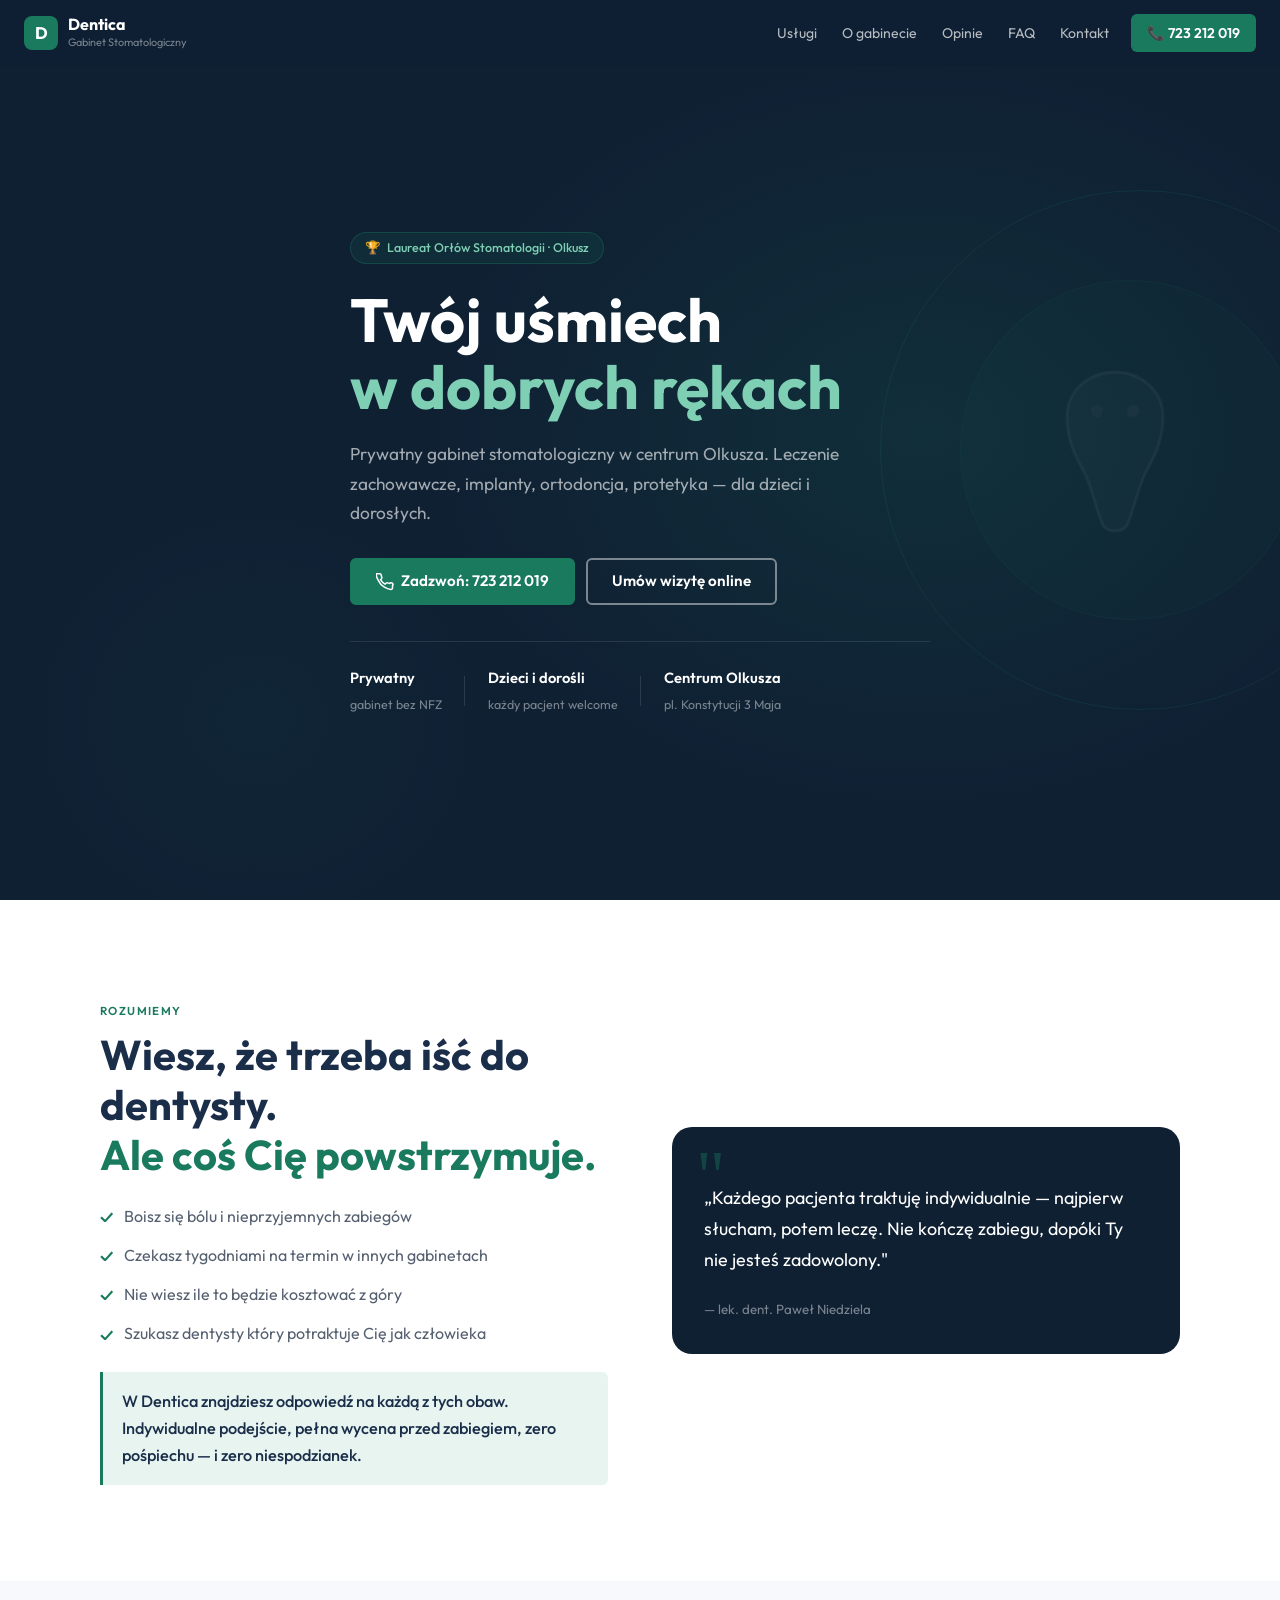
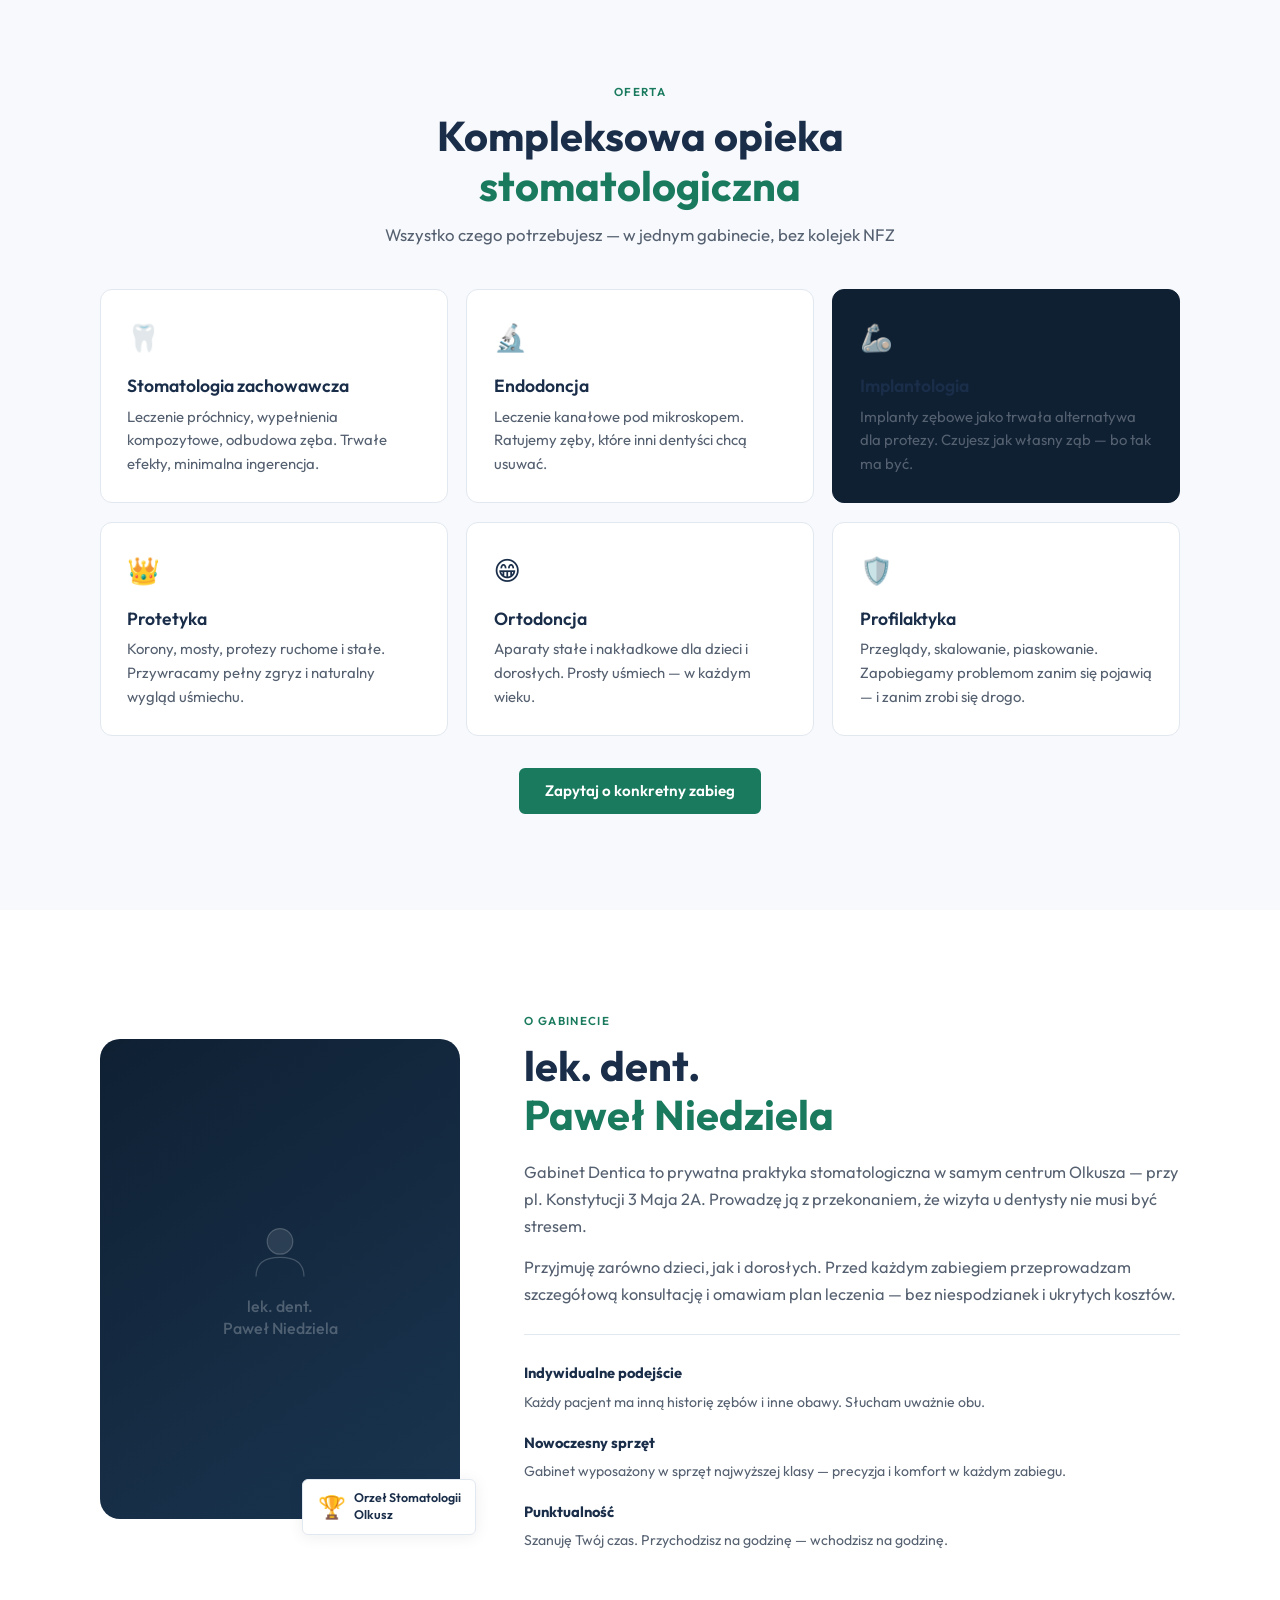
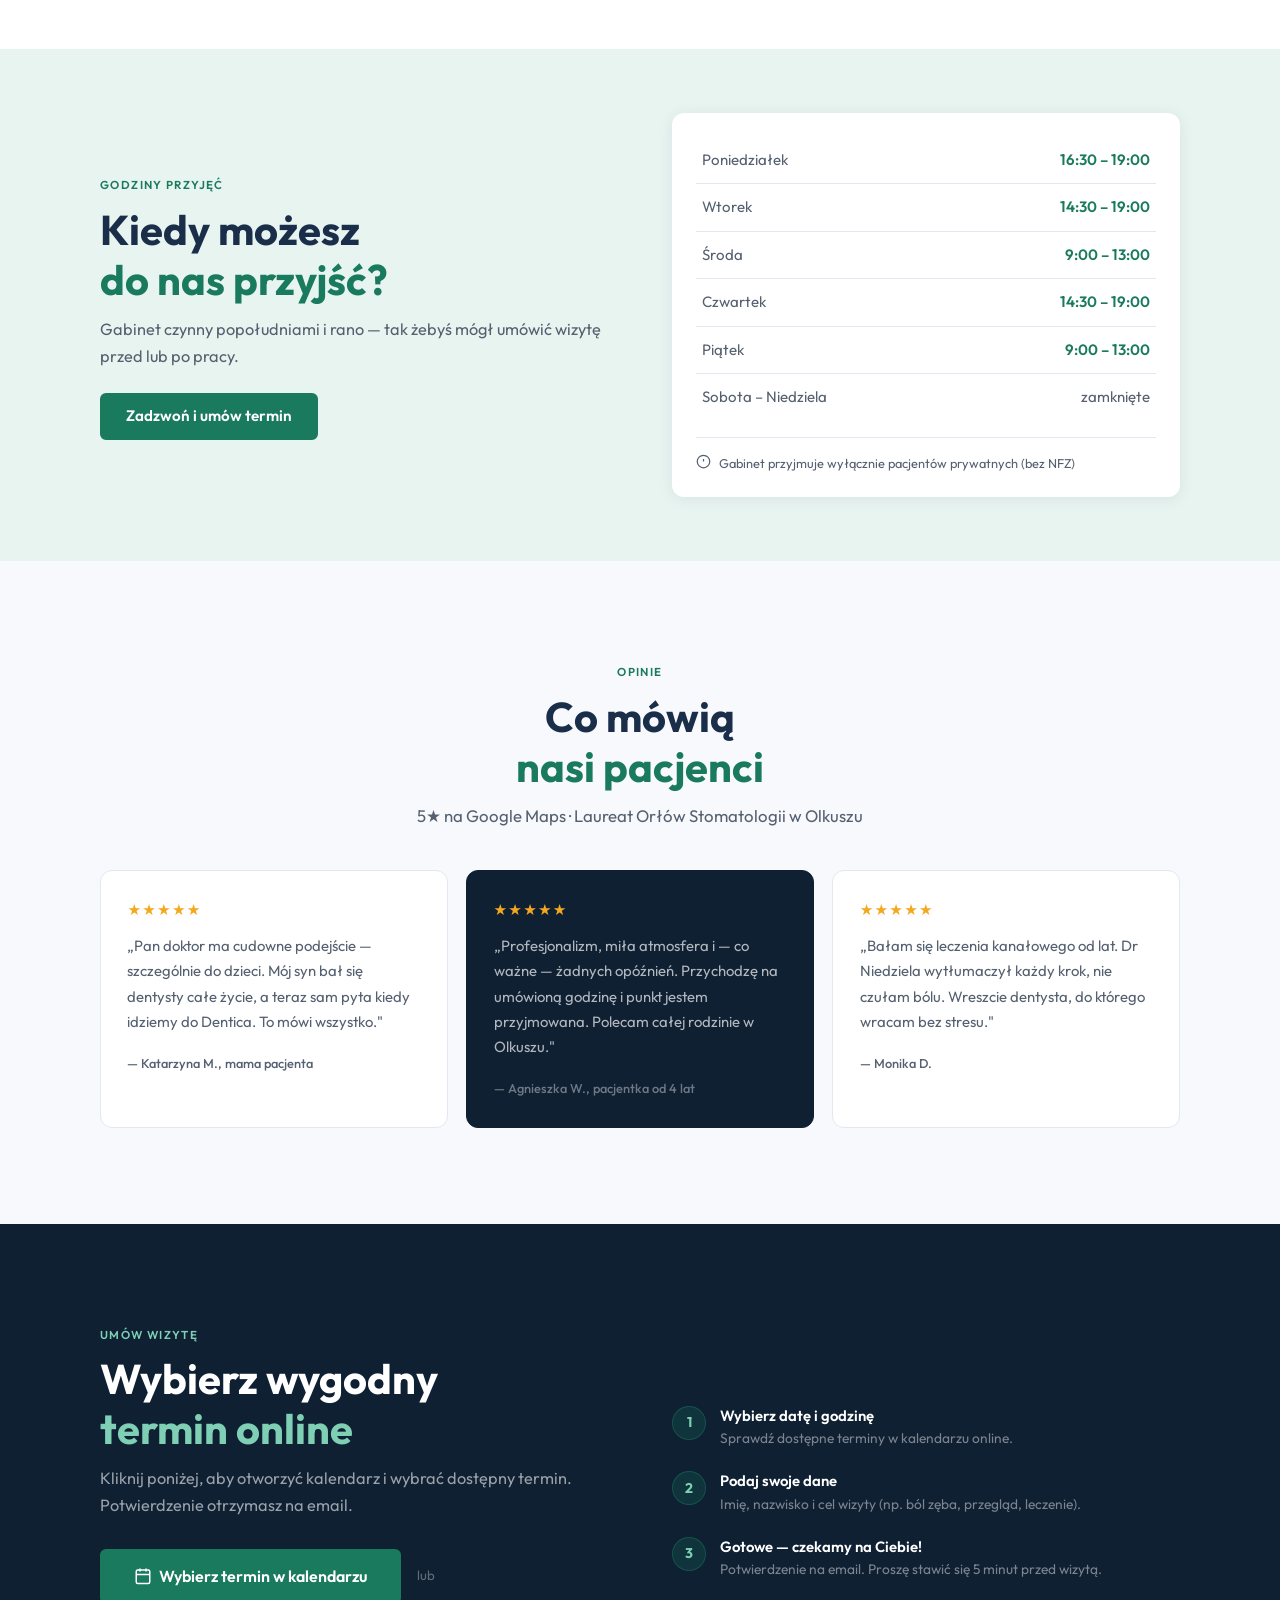
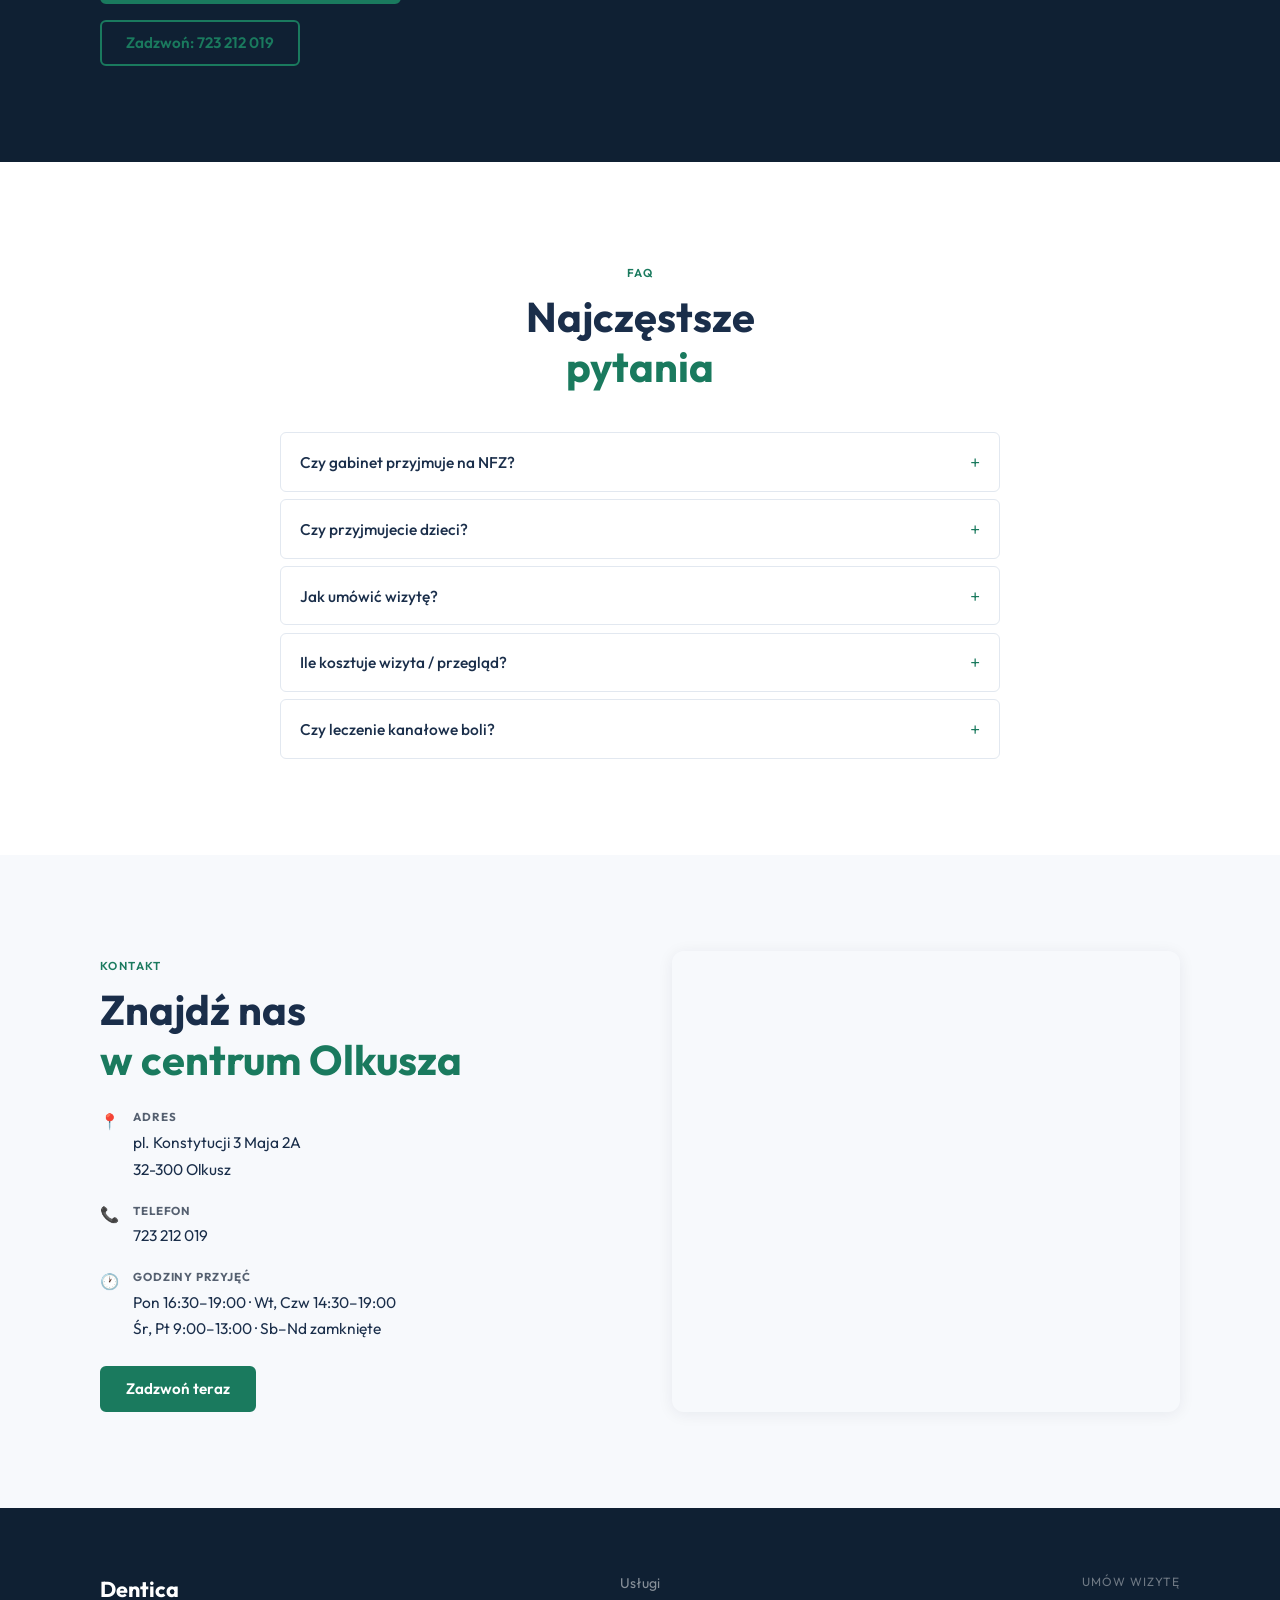
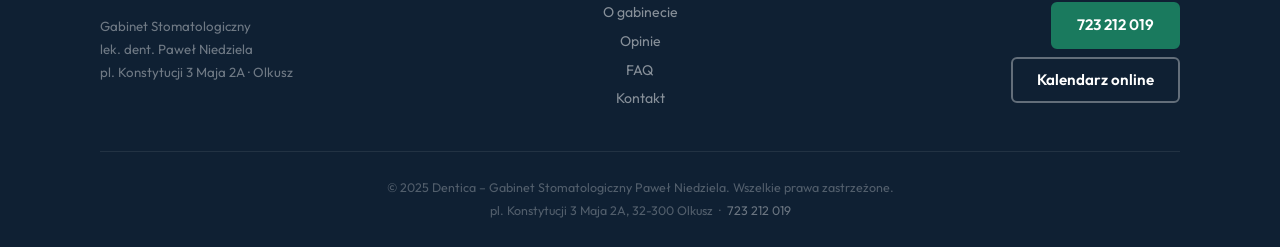
==== dentica/index.html @ a31eac39 "Add Dentica dental clinic website (Olkusz) - Full HTML/CSS/JS site for Gabinet Stomatologiczny Denti" ====
<!DOCTYPE html>
<html lang="pl">
<head>
  <meta charset="UTF-8">
  <meta name="viewport" content="width=device-width, initial-scale=1.0">
  <title>Dentica – Gabinet Stomatologiczny Olkusz | lek. dent. Paweł Niedziela</title>
  <meta name="description" content="Prywatny gabinet stomatologiczny w centrum Olkusza. Leczenie, implanty, protetyka, ortodoncja. Lek. dent. Paweł Niedziela. Laureat Orłów Stomatologii. Zadzwoń: 723 212 019.">
  <meta name="keywords" content="stomatolog Olkusz, dentysta Olkusz, gabinet stomatologiczny Olkusz, implanty Olkusz, ortodoncja Olkusz, Dentica, Paweł Niedziela, leczenie zębów Olkusz">
  <meta property="og:title" content="Dentica – Gabinet Stomatologiczny | Olkusz">
  <meta property="og:description" content="Prywatny gabinet stomatologiczny w centrum Olkusza. Leczenie, implanty, protetyka, ortodoncja. Laureat Orłów Stomatologii.">
  <meta property="og:type" content="website">
  <link rel="preconnect" href="https://fonts.googleapis.com">
  <link rel="preconnect" href="https://fonts.gstatic.com" crossorigin>
  <link href="https://fonts.googleapis.com/css2?family=Outfit:wght@300;400;500;600;700&display=swap" rel="stylesheet">
  <link rel="stylesheet" href="css/style.css">
  <script type="application/ld+json">
  {
    "@context": "https://schema.org",
    "@type": "Dentist",
    "name": "Dentica – Gabinet Stomatologiczny",
    "description": "Prywatny gabinet stomatologiczny w centrum Olkusza. Leczenie zachowawcze, implanty, protetyka, ortodoncja.",
    "telephone": "+48723212019",
    "address": {
      "@type": "PostalAddress",
      "streetAddress": "pl. Konstytucji 3 Maja 2A",
      "addressLocality": "Olkusz",
      "postalCode": "32-300",
      "addressCountry": "PL"
    },
    "openingHoursSpecification": [
      {"@type":"OpeningHoursSpecification","dayOfWeek":"Monday","opens":"16:30","closes":"19:00"},
      {"@type":"OpeningHoursSpecification","dayOfWeek":["Tuesday","Thursday"],"opens":"14:30","closes":"19:00"},
      {"@type":"OpeningHoursSpecification","dayOfWeek":["Wednesday","Friday"],"opens":"09:00","closes":"13:00"}
    ],
    "priceRange": "$$",
    "medicalSpecialty": "Dentistry"
  }
  </script>
</head>
<body>

  <!-- NAV -->
  <header class="nav" id="nav">
    <a href="#" class="nav__logo" aria-label="Dentica – strona główna">
      <span class="nav__logo-mark" aria-hidden="true">D</span>
      <div>
        <span class="nav__logo-name">Dentica</span>
        <span class="nav__logo-sub">Gabinet Stomatologiczny</span>
      </div>
    </a>
    <button class="nav__burger" id="burger" aria-label="Otwórz menu" aria-expanded="false">
      <span></span><span></span><span></span>
    </button>
    <nav class="nav__links" id="navLinks" aria-label="Nawigacja główna">
      <a href="#uslugi">Usługi</a>
      <a href="#o-nas">O gabinecie</a>
      <a href="#opinie">Opinie</a>
      <a href="#faq">FAQ</a>
      <a href="#kontakt">Kontakt</a>
      <a href="tel:723212019" class="nav__cta">📞 723 212 019</a>
    </nav>
  </header>

  <!-- HERO -->
  <section class="hero">
    <div class="hero__bg" aria-hidden="true"></div>
    <div class="hero__content">
      <div class="hero__badge">
        <span aria-hidden="true">🏆</span>
        <span>Laureat Orłów Stomatologii · Olkusz</span>
      </div>
      <h1 class="hero__title">
        Twój uśmiech<br>
        <em>w dobrych rękach</em>
      </h1>
      <p class="hero__sub">Prywatny gabinet stomatologiczny w centrum Olkusza. Leczenie zachowawcze, implanty, ortodoncja, protetyka — dla dzieci i dorosłych.</p>
      <div class="hero__actions">
        <a href="tel:723212019" class="btn btn--primary">
          <svg width="18" height="18" viewBox="0 0 24 24" fill="none" stroke="currentColor" stroke-width="2" aria-hidden="true"><path d="M22 16.92v3a2 2 0 01-2.18 2 19.79 19.79 0 01-8.63-3.07A19.5 19.5 0 013.07 9.81a19.79 19.79 0 01-3.07-8.67A2 2 0 012 1h3a2 2 0 012 1.72c.127.96.361 1.903.7 2.81a2 2 0 01-.45 2.11L6.09 8.91a16 16 0 006 6l1.27-1.27a2 2 0 012.11-.45c.907.339 1.85.573 2.81.7A2 2 0 0122 16.92z"/></svg>
          Zadzwoń: 723 212 019
        </a>
        <a href="#rezerwacja" class="btn btn--outline">Umów wizytę online</a>
      </div>
      <div class="hero__stats">
        <div class="hero__stat">
          <strong>Prywatny</strong>
          <span>gabinet bez NFZ</span>
        </div>
        <div class="hero__stat-divider" aria-hidden="true"></div>
        <div class="hero__stat">
          <strong>Dzieci i dorośli</strong>
          <span>każdy pacjent welcome</span>
        </div>
        <div class="hero__stat-divider" aria-hidden="true"></div>
        <div class="hero__stat">
          <strong>Centrum Olkusza</strong>
          <span>pl. Konstytucji 3 Maja</span>
        </div>
      </div>
    </div>
    <div class="hero__visual" aria-hidden="true">
      <div class="hero__shape hero__shape--1"></div>
      <div class="hero__shape hero__shape--2"></div>
      <svg class="tooth-icon" viewBox="0 0 100 120" fill="none" xmlns="http://www.w3.org/2000/svg">
        <path d="M50 8C33 8 18 20 18 38C18 54 24 65 30 76C34 84 37 98 41 108C43 114 48 114 50 114C52 114 57 114 59 108C63 98 66 84 70 76C76 65 82 54 82 38C82 20 67 8 50 8Z" fill="rgba(255,255,255,0.06)" stroke="rgba(255,255,255,0.12)" stroke-width="2"/>
        <circle cx="38" cy="34" r="4" fill="rgba(255,255,255,0.08)"/>
        <circle cx="62" cy="34" r="4" fill="rgba(255,255,255,0.08)"/>
      </svg>
    </div>
  </section>

  <!-- PROBLEM -->
  <section class="problem">
    <div class="container">
      <div class="problem__inner">
        <div class="problem__text">
          <span class="label">Rozumiemy</span>
          <h2>Wiesz, że trzeba iść do dentysty.<br><em>Ale coś Cię powstrzymuje.</em></h2>
          <ul class="problem__list">
            <li><span class="problem__check" aria-hidden="true">✓</span> Boisz się bólu i nieprzyjemnych zabiegów</li>
            <li><span class="problem__check" aria-hidden="true">✓</span> Czekasz tygodniami na termin w innych gabinetach</li>
            <li><span class="problem__check" aria-hidden="true">✓</span> Nie wiesz ile to będzie kosztować z góry</li>
            <li><span class="problem__check" aria-hidden="true">✓</span> Szukasz dentysty który potraktuje Cię jak człowieka</li>
          </ul>
          <p class="problem__solution">W Dentica znajdziesz odpowiedź na każdą z tych obaw. Indywidualne podejście, pełna wycena przed zabiegiem, zero pośpiechu — i zero niespodzianek.</p>
        </div>
        <div class="problem__quote">
          <blockquote>
            <p>„Każdego pacjenta traktuję indywidualnie — najpierw słucham, potem leczę. Nie kończę zabiegu, dopóki Ty nie jesteś zadowolony."</p>
            <cite>— lek. dent. Paweł Niedziela</cite>
          </blockquote>
        </div>
      </div>
    </div>
  </section>

  <!-- USŁUGI -->
  <section class="services" id="uslugi">
    <div class="container">
      <div class="section-header">
        <span class="label">Oferta</span>
        <h2>Kompleksowa opieka<br><em>stomatologiczna</em></h2>
        <p>Wszystko czego potrzebujesz — w jednym gabinecie, bez kolejek NFZ</p>
      </div>
      <div class="services__grid">
        <article class="service-card">
          <div class="service-card__icon" aria-hidden="true">🦷</div>
          <h3>Stomatologia zachowawcza</h3>
          <p>Leczenie próchnicy, wypełnienia kompozytowe, odbudowa zęba. Trwałe efekty, minimalna ingerencja.</p>
        </article>
        <article class="service-card">
          <div class="service-card__icon" aria-hidden="true">🔬</div>
          <h3>Endodoncja</h3>
          <p>Leczenie kanałowe pod mikroskopem. Ratujemy zęby, które inni dentyści chcą usuwać.</p>
        </article>
        <article class="service-card service-card--featured">
          <div class="service-card__icon" aria-hidden="true">🦾</div>
          <h3>Implantologia</h3>
          <p>Implanty zębowe jako trwała alternatywa dla protezy. Czujesz jak własny ząb — bo tak ma być.</p>
        </article>
        <article class="service-card">
          <div class="service-card__icon" aria-hidden="true">👑</div>
          <h3>Protetyka</h3>
          <p>Korony, mosty, protezy ruchome i stałe. Przywracamy pełny zgryz i naturalny wygląd uśmiechu.</p>
        </article>
        <article class="service-card">
          <div class="service-card__icon" aria-hidden="true">😁</div>
          <h3>Ortodoncja</h3>
          <p>Aparaty stałe i nakładkowe dla dzieci i dorosłych. Prosty uśmiech — w każdym wieku.</p>
        </article>
        <article class="service-card">
          <div class="service-card__icon" aria-hidden="true">🛡️</div>
          <h3>Profilaktyka</h3>
          <p>Przeglądy, skalowanie, piaskowanie. Zapobiegamy problemom zanim się pojawią — i zanim zrobi się drogo.</p>
        </article>
      </div>
      <div class="services__cta">
        <a href="tel:723212019" class="btn btn--primary">Zapytaj o konkretny zabieg</a>
      </div>
    </div>
  </section>

  <!-- O NAS -->
  <section class="about" id="o-nas">
    <div class="container">
      <div class="about__inner">
        <div class="about__image">
          <!-- Zastąp src zdjęciem lekarza: images/dr-niedziela.jpg -->
          <div class="about__img-placeholder" role="img" aria-label="lek. dent. Paweł Niedziela – Dentica Olkusz">
            <svg viewBox="0 0 80 80" fill="none" xmlns="http://www.w3.org/2000/svg" width="64" aria-hidden="true">
              <circle cx="40" cy="28" r="16" fill="rgba(255,255,255,0.1)" stroke="rgba(255,255,255,0.2)" stroke-width="1.5"/>
              <path d="M10 72C10 56 20 48 40 48C60 48 70 56 70 72" stroke="rgba(255,255,255,0.2)" stroke-width="1.5" fill="none"/>
            </svg>
            <span>lek. dent.<br>Paweł Niedziela</span>
          </div>
          <div class="about__award">
            <span aria-hidden="true">🏆</span>
            <span>Orzeł Stomatologii<br>Olkusz</span>
          </div>
        </div>
        <div class="about__text">
          <span class="label">O gabinecie</span>
          <h2>lek. dent.<br><em>Paweł Niedziela</em></h2>
          <p>Gabinet Dentica to prywatna praktyka stomatologiczna w samym centrum Olkusza — przy pl. Konstytucji 3 Maja 2A. Prowadzę ją z przekonaniem, że wizyta u dentysty nie musi być stresem.</p>
          <p>Przyjmuję zarówno dzieci, jak i dorosłych. Przed każdym zabiegiem przeprowadzam szczegółową konsultację i omawiam plan leczenia — bez niespodzianek i ukrytych kosztów.</p>
          <ul class="about__values">
            <li>
              <strong>Indywidualne podejście</strong>
              <span>Każdy pacjent ma inną historię zębów i inne obawy. Słucham uważnie obu.</span>
            </li>
            <li>
              <strong>Nowoczesny sprzęt</strong>
              <span>Gabinet wyposażony w sprzęt najwyższej klasy — precyzja i komfort w każdym zabiegu.</span>
            </li>
            <li>
              <strong>Punktualność</strong>
              <span>Szanuję Twój czas. Przychodzisz na godzinę — wchodzisz na godzinę.</span>
            </li>
          </ul>
        </div>
      </div>
    </div>
  </section>

  <!-- GODZINY -->
  <section class="hours">
    <div class="container">
      <div class="hours__inner">
        <div class="hours__text">
          <span class="label">Godziny przyjęć</span>
          <h2>Kiedy możesz<br><em>do nas przyjść?</em></h2>
          <p>Gabinet czynny popołudniami i rano — tak żebyś mógł umówić wizytę przed lub po pracy.</p>
          <a href="tel:723212019" class="btn btn--primary">Zadzwoń i umów termin</a>
        </div>
        <div class="hours__card">
          <table class="hours__table" aria-label="Godziny otwarcia gabinetu">
            <tbody>
              <tr>
                <td>Poniedziałek</td>
                <td>16:30 – 19:00</td>
              </tr>
              <tr>
                <td>Wtorek</td>
                <td>14:30 – 19:00</td>
              </tr>
              <tr>
                <td>Środa</td>
                <td>9:00 – 13:00</td>
              </tr>
              <tr>
                <td>Czwartek</td>
                <td>14:30 – 19:00</td>
              </tr>
              <tr>
                <td>Piątek</td>
                <td>9:00 – 13:00</td>
              </tr>
              <tr class="hours__closed">
                <td>Sobota – Niedziela</td>
                <td>zamknięte</td>
              </tr>
            </tbody>
          </table>
          <div class="hours__note">
            <svg width="15" height="15" viewBox="0 0 24 24" fill="none" stroke="currentColor" stroke-width="2" aria-hidden="true"><circle cx="12" cy="12" r="10"/><line x1="12" y1="8" x2="12" y2="12"/><line x1="12" y1="16" x2="12.01" y2="16"/></svg>
            Gabinet przyjmuje wyłącznie pacjentów prywatnych (bez NFZ)
          </div>
        </div>
      </div>
    </div>
  </section>

  <!-- OPINIE -->
  <section class="reviews" id="opinie">
    <div class="container">
      <div class="section-header">
        <span class="label">Opinie</span>
        <h2>Co mówią<br><em>nasi pacjenci</em></h2>
        <p>5★ na Google Maps · Laureat Orłów Stomatologii w Olkuszu</p>
      </div>
      <div class="reviews__grid">
        <blockquote class="review-card">
          <div class="review-card__stars" aria-label="Ocena 5 na 5">★★★★★</div>
          <p>„Pan doktor ma cudowne podejście — szczególnie do dzieci. Mój syn bał się dentysty całe życie, a teraz sam pyta kiedy idziemy do Dentica. To mówi wszystko."</p>
          <cite>— Katarzyna M., mama pacjenta</cite>
        </blockquote>
        <blockquote class="review-card review-card--featured">
          <div class="review-card__stars" aria-label="Ocena 5 na 5">★★★★★</div>
          <p>„Profesjonalizm, miła atmosfera i — co ważne — żadnych opóźnień. Przychodzę na umówioną godzinę i punkt jestem przyjmowana. Polecam całej rodzinie w Olkuszu."</p>
          <cite>— Agnieszka W., pacjentka od 4 lat</cite>
        </blockquote>
        <blockquote class="review-card">
          <div class="review-card__stars" aria-label="Ocena 5 na 5">★★★★★</div>
          <p>„Bałam się leczenia kanałowego od lat. Dr Niedziela wytłumaczył każdy krok, nie czułam bólu. Wreszcie dentysta, do którego wracam bez stresu."</p>
          <cite>— Monika D.</cite>
        </blockquote>
      </div>
    </div>
  </section>

  <!-- REZERWACJA -->
  <section class="booking" id="rezerwacja">
    <div class="container">
      <div class="booking__inner">
        <div class="booking__text">
          <span class="label">Umów wizytę</span>
          <h2>Wybierz wygodny<br><em>termin online</em></h2>
          <p>Kliknij poniżej, aby otworzyć kalendarz i wybrać dostępny termin. Potwierdzenie otrzymasz na email.</p>
          <div class="booking__actions">
            <!-- WAŻNE: zastąp # swoim linkiem do Google Calendar Appointments -->
            <a href="#" target="_blank" rel="noopener" class="btn btn--primary btn--large">
              <svg width="18" height="18" viewBox="0 0 24 24" fill="none" stroke="currentColor" stroke-width="2" aria-hidden="true"><rect x="3" y="4" width="18" height="18" rx="2"/><line x1="16" y1="2" x2="16" y2="6"/><line x1="8" y1="2" x2="8" y2="6"/><line x1="3" y1="10" x2="21" y2="10"/></svg>
              Wybierz termin w kalendarzu
            </a>
            <span class="booking__or" aria-hidden="true">lub</span>
            <a href="tel:723212019" class="btn btn--outline-dark">Zadzwoń: 723 212 019</a>
          </div>
        </div>
        <div class="booking__steps">
          <div class="booking__step">
            <span class="booking__step-num" aria-hidden="true">1</span>
            <div>
              <h3>Wybierz datę i godzinę</h3>
              <p>Sprawdź dostępne terminy w kalendarzu online.</p>
            </div>
          </div>
          <div class="booking__step">
            <span class="booking__step-num" aria-hidden="true">2</span>
            <div>
              <h3>Podaj swoje dane</h3>
              <p>Imię, nazwisko i cel wizyty (np. ból zęba, przegląd, leczenie).</p>
            </div>
          </div>
          <div class="booking__step">
            <span class="booking__step-num" aria-hidden="true">3</span>
            <div>
              <h3>Gotowe — czekamy na Ciebie!</h3>
              <p>Potwierdzenie na email. Proszę stawić się 5 minut przed wizytą.</p>
            </div>
          </div>
        </div>
      </div>
    </div>
  </section>

  <!-- FAQ -->
  <section class="faq" id="faq">
    <div class="container">
      <div class="section-header">
        <span class="label">FAQ</span>
        <h2>Najczęstsze<br><em>pytania</em></h2>
      </div>
      <dl class="faq__list">
        <div class="faq__item">
          <dt>
            <button class="faq__btn" aria-expanded="false" aria-controls="faq1">
              Czy gabinet przyjmuje na NFZ?
              <span class="faq__icon" aria-hidden="true">+</span>
            </button>
          </dt>
          <dd id="faq1" class="faq__answer" hidden>Gabinet Dentica świadczy wyłącznie usługi prywatne (komercyjne). Nie podpisujemy umów z NFZ, co pozwala nam zachować krótki czas oczekiwania, wysoki komfort i pełną uwagę poświęconą każdemu pacjentowi.</dd>
        </div>
        <div class="faq__item">
          <dt>
            <button class="faq__btn" aria-expanded="false" aria-controls="faq2">
              Czy przyjmujecie dzieci?
              <span class="faq__icon" aria-hidden="true">+</span>
            </button>
          </dt>
          <dd id="faq2" class="faq__answer" hidden>Tak — przyjmujemy zarówno dzieci, jak i dorosłych. Dr Niedziela znany jest z wyjątkowego podejścia do małych pacjentów. Dzieci często po pierwszej wizycie tracą strach przed dentystą i wracają bez płaczu.</dd>
        </div>
        <div class="faq__item">
          <dt>
            <button class="faq__btn" aria-expanded="false" aria-controls="faq3">
              Jak umówić wizytę?
              <span class="faq__icon" aria-hidden="true">+</span>
            </button>
          </dt>
          <dd id="faq3" class="faq__answer" hidden>Możesz umówić wizytę przez kalendarz online (przycisk powyżej) lub telefonicznie pod numerem 723 212 019 w godzinach przyjęć gabinetu.</dd>
        </div>
        <div class="faq__item">
          <dt>
            <button class="faq__btn" aria-expanded="false" aria-controls="faq4">
              Ile kosztuje wizyta / przegląd?
              <span class="faq__icon" aria-hidden="true">+</span>
            </button>
          </dt>
          <dd id="faq4" class="faq__answer" hidden>Koszt ustala się indywidualnie po badaniu wstępnym. Przed każdym zabiegiem otrzymujesz pełną wycenę i plan leczenia — bez ukrytych kosztów i bez presji. Zadzwoń, żeby zapytać o aktualny cennik.</dd>
        </div>
        <div class="faq__item">
          <dt>
            <button class="faq__btn" aria-expanded="false" aria-controls="faq5">
              Czy leczenie kanałowe boli?
              <span class="faq__icon" aria-hidden="true">+</span>
            </button>
          </dt>
          <dd id="faq5" class="faq__answer" hidden>Przy nowoczesnym znieczuleniu leczenie kanałowe jest praktycznie bezbolesne. Wykonujemy je z pełną dbałością o komfort pacjenta — bez pośpiechu, krok po kroku. Większość pacjentów jest pozytywnie zaskoczona.</dd>
        </div>
      </dl>
    </div>
  </section>

  <!-- KONTAKT -->
  <section class="contact" id="kontakt">
    <div class="container">
      <div class="contact__inner">
        <div class="contact__info">
          <span class="label">Kontakt</span>
          <h2>Znajdź nas<br><em>w centrum Olkusza</em></h2>
          <address class="contact__details">
            <div class="contact__row">
              <span class="contact__row-icon" aria-hidden="true">📍</span>
              <div>
                <strong>Adres</strong>
                <span>pl. Konstytucji 3 Maja 2A<br>32-300 Olkusz</span>
              </div>
            </div>
            <div class="contact__row">
              <span class="contact__row-icon" aria-hidden="true">📞</span>
              <div>
                <strong>Telefon</strong>
                <a href="tel:723212019">723 212 019</a>
              </div>
            </div>
            <div class="contact__row">
              <span class="contact__row-icon" aria-hidden="true">🕐</span>
              <div>
                <strong>Godziny przyjęć</strong>
                <span>Pon 16:30–19:00 · Wt, Czw 14:30–19:00<br>Śr, Pt 9:00–13:00 · Sb–Nd zamknięte</span>
              </div>
            </div>
          </address>
          <a href="tel:723212019" class="btn btn--primary" style="margin-top:1.5rem">Zadzwoń teraz</a>
        </div>
        <div class="contact__map">
          <iframe
            src="https://www.google.com/maps/embed?pb=!1m18!1m12!1m3!1d2541!2d19.5836063!3d50.2773004!2m3!1f0!2f0!3f0!3m2!1i1024!2i768!4f13.1!3m3!1m2!1s0x4716e365085951f5:0x4990762ec9774c4a!2sDentica+Gabinet+Stomatologiczny!5e0!3m2!1spl!2spl!4v1700000000"
            width="100%" height="100%" style="border:0;" allowfullscreen="" loading="lazy"
            referrerpolicy="no-referrer-when-downgrade"
            title="Dentica – mapa, pl. Konstytucji 3 Maja 2A, Olkusz">
          </iframe>
        </div>
      </div>
    </div>
  </section>

  <!-- FOOTER -->
  <footer class="footer">
    <div class="container">
      <div class="footer__top">
        <div class="footer__brand">
          <span class="footer__logo">Dentica</span>
          <p>Gabinet Stomatologiczny<br>lek. dent. Paweł Niedziela<br>pl. Konstytucji 3 Maja 2A · Olkusz</p>
        </div>
        <nav class="footer__nav" aria-label="Nawigacja stopki">
          <a href="#uslugi">Usługi</a>
          <a href="#o-nas">O gabinecie</a>
          <a href="#opinie">Opinie</a>
          <a href="#faq">FAQ</a>
          <a href="#kontakt">Kontakt</a>
        </nav>
        <div class="footer__cta">
          <p>Umów wizytę</p>
          <a href="tel:723212019" class="btn btn--primary">723 212 019</a>
          <a href="#rezerwacja" class="btn btn--outline-light">Kalendarz online</a>
        </div>
      </div>
      <div class="footer__bottom">
        <p>© 2025 Dentica – Gabinet Stomatologiczny Paweł Niedziela. Wszelkie prawa zastrzeżone.</p>
        <p>pl. Konstytucji 3 Maja 2A, 32-300 Olkusz &nbsp;·&nbsp; <a href="tel:723212019">723 212 019</a></p>
      </div>
    </div>
  </footer>

  <script src="js/script.js" defer></script>
</body>
</html>
---- dentica/css/style.css ----
/* ═══════════════════════════════════════════════
   DENTICA – GABINET STOMATOLOGICZNY
   lek. dent. Paweł Niedziela · Olkusz
   ═══════════════════════════════════════════════ */

:root {
  --navy:        #0f2033;
  --navy-mid:    #1a3550;
  --teal:        #1a7a5e;
  --teal-mid:    #1f9070;
  --teal-light:  #e8f4f0;
  --teal-glow:   #7ecfb4;
  --bg:          #f7f9fc;
  --white:       #ffffff;
  --text:        #1a2e4a;
  --text-light:  #556070;
  --border:      #e2e8f0;
  --gold:        #d4a843;

  --font: 'Outfit', system-ui, -apple-system, 'Segoe UI', sans-serif;

  --radius:      6px;
  --radius-lg:   12px;
  --radius-xl:   20px;
  --shadow:      0 2px 16px rgba(15,32,51,.07);
  --shadow-lg:   0 8px 40px rgba(15,32,51,.12);

  --space-xs: .5rem;
  --space-sm: 1rem;
  --space-md: 1.5rem;
  --space-lg: 2.5rem;
  --space-xl: 4rem;
  --space-2xl: 6rem;
}

/* ── RESET ── */
*, *::before, *::after { box-sizing: border-box; margin: 0; padding: 0; }
html { scroll-behavior: smooth; }
body {
  font-family: var(--font);
  font-size: 1rem;
  line-height: 1.65;
  color: var(--text);
  background: var(--white);
  -webkit-font-smoothing: antialiased;
}
img { display: block; max-width: 100%; height: auto; }
a { color: inherit; text-decoration: none; }
ul, ol { list-style: none; }
address { font-style: normal; }

/* ── LAYOUT ── */
.container {
  width: min(100%, 1120px);
  margin-inline: auto;
  padding-inline: 1.25rem;
}

/* ── TYPOGRAPHY ── */
h1 { font-size: clamp(2.4rem, 5.5vw, 3.8rem); font-weight: 700; line-height: 1.1; }
h2 { font-size: clamp(1.8rem, 3.5vw, 2.6rem); font-weight: 700; line-height: 1.2; }
h3 { font-size: 1.1rem; font-weight: 600; line-height: 1.35; }
h1 em, h2 em { font-style: normal; color: var(--teal); }

.label {
  display: inline-block;
  font-size: .72rem;
  font-weight: 600;
  letter-spacing: .12em;
  text-transform: uppercase;
  color: var(--teal);
  margin-bottom: .65rem;
}

.section-header {
  text-align: center;
  max-width: 600px;
  margin-inline: auto;
  margin-bottom: var(--space-lg);
}
.section-header h2 { margin-bottom: .65rem; }
.section-header p { color: var(--text-light); font-size: 1.05rem; }

/* ── BUTTONS ── */
.btn {
  display: inline-flex;
  align-items: center;
  gap: .45rem;
  padding: .75rem 1.5rem;
  border-radius: var(--radius);
  font-family: var(--font);
  font-size: .95rem;
  font-weight: 600;
  cursor: pointer;
  border: 2px solid transparent;
  transition: opacity .15s, transform .15s, background .15s;
  white-space: nowrap;
  line-height: 1.2;
}
.btn:hover { opacity: .87; transform: translateY(-1px); }
.btn:active { transform: translateY(0); }

.btn--primary  { background: var(--teal); color: var(--white); border-color: var(--teal); }
.btn--outline  { background: transparent; color: var(--white); border-color: rgba(255,255,255,.45); }
.btn--outline:hover { border-color: var(--white); background: rgba(255,255,255,.08); opacity: 1; }
.btn--outline-dark { background: transparent; color: var(--teal); border-color: var(--teal); }
.btn--outline-light { background: transparent; color: var(--white); border-color: rgba(255,255,255,.35); }
.btn--outline-light:hover { border-color: var(--white); background: rgba(255,255,255,.08); opacity: 1; }
.btn--large { padding: 1rem 2rem; font-size: 1rem; }

/* ═══════════════════════════════════════════════
   NAV
═══════════════════════════════════════════════ */
.nav {
  position: fixed;
  inset-block-start: 0; inset-inline: 0;
  z-index: 100;
  display: flex;
  align-items: center;
  justify-content: space-between;
  padding: .9rem 1.5rem;
  background: rgba(15,32,51,.96);
  backdrop-filter: blur(10px);
  -webkit-backdrop-filter: blur(10px);
  transition: padding .25s;
}
.nav.scrolled { padding: .55rem 1.5rem; }

.nav__logo { display: flex; align-items: center; gap: .6rem; }
.nav__logo-mark {
  width: 34px; height: 34px;
  background: var(--teal);
  color: var(--white);
  border-radius: 8px;
  display: grid; place-items: center;
  font-weight: 700; font-size: 1.05rem;
  flex-shrink: 0;
}
.nav__logo-name { display: block; color: var(--white); font-weight: 700; font-size: 1rem; line-height: 1.2; }
.nav__logo-sub  { display: block; color: rgba(255,255,255,.45); font-size: .68rem; }

.nav__links { display: flex; align-items: center; gap: .15rem; }
.nav__links a {
  color: rgba(255,255,255,.7);
  font-size: .88rem;
  padding: .4rem .7rem;
  border-radius: 6px;
  transition: color .15s, background .15s;
}
.nav__links a:hover { color: var(--white); background: rgba(255,255,255,.07); }
.nav__cta {
  background: var(--teal) !important;
  color: var(--white) !important;
  padding: .45rem 1rem !important;
  border-radius: var(--radius) !important;
  font-weight: 600 !important;
  margin-left: .5rem;
}
.nav__cta:hover { opacity: .87; background: var(--teal) !important; }

.nav__burger {
  display: none;
  flex-direction: column;
  gap: 5px;
  background: none;
  border: none;
  cursor: pointer;
  padding: .35rem;
}
.nav__burger span {
  display: block; width: 24px; height: 2px;
  background: var(--white); border-radius: 2px;
  transition: transform .25s, opacity .25s;
}
.nav__burger[aria-expanded="true"] span:nth-child(1) { transform: translateY(7px) rotate(45deg); }
.nav__burger[aria-expanded="true"] span:nth-child(2) { opacity: 0; }
.nav__burger[aria-expanded="true"] span:nth-child(3) { transform: translateY(-7px) rotate(-45deg); }

/* ═══════════════════════════════════════════════
   HERO
═══════════════════════════════════════════════ */
.hero {
  position: relative;
  min-height: 100svh;
  display: flex;
  align-items: center;
  background: var(--navy);
  overflow: hidden;
  padding: 7rem 1.25rem 4rem;
}

.hero__bg {
  position: absolute; inset: 0;
  background:
    radial-gradient(ellipse 55% 60% at 72% 48%, rgba(26,122,94,.16) 0%, transparent 70%),
    radial-gradient(ellipse 30% 40% at 20% 80%, rgba(26,122,94,.06) 0%, transparent 60%);
  pointer-events: none;
}

.hero__content {
  position: relative; z-index: 1;
  max-width: 580px; width: 100%;
  margin: 0 auto;
}

.hero__badge {
  display: inline-flex;
  align-items: center;
  gap: .4rem;
  background: rgba(26,122,94,.14);
  border: 1px solid rgba(26,122,94,.35);
  color: var(--teal-glow);
  font-size: .78rem;
  font-weight: 500;
  padding: .32rem .85rem;
  border-radius: 100px;
  margin-bottom: 1.4rem;
}

.hero__title { color: var(--white); margin-bottom: 1.15rem; }
.hero__title em { color: var(--teal-glow); }

.hero__sub {
  color: rgba(255,255,255,.62);
  font-size: 1.08rem;
  line-height: 1.72;
  margin-bottom: 1.9rem;
  max-width: 500px;
}

.hero__actions { display: flex; flex-wrap: wrap; gap: .7rem; margin-bottom: 2.25rem; }

.hero__stats {
  display: flex;
  align-items: center;
  gap: 1.4rem;
  flex-wrap: wrap;
  padding-top: 1.5rem;
  border-top: 1px solid rgba(255,255,255,.1);
}
.hero__stat strong { display: block; color: var(--white); font-size: .92rem; font-weight: 600; }
.hero__stat span   { color: rgba(255,255,255,.45); font-size: .78rem; }
.hero__stat-divider { width: 1px; height: 30px; background: rgba(255,255,255,.12); }

.hero__visual {
  position: absolute; right: 0; top: 0; bottom: 0;
  width: 44%; pointer-events: none; overflow: hidden;
}
.hero__shape {
  position: absolute; border-radius: 50%;
  top: 50%; transform: translateY(-50%);
}
.hero__shape--1 { width: 520px; height: 520px; border: 1px solid rgba(26,122,94,.18); right: -120px; }
.hero__shape--2 { width: 340px; height: 340px; border: 1px solid rgba(26,122,94,.1); background: rgba(26,122,94,.04); right: -20px; }
.tooth-icon {
  position: absolute; width: 150px;
  top: 50%; right: 90px; transform: translateY(-50%);
  opacity: .35;
}

/* ═══════════════════════════════════════════════
   PROBLEM
═══════════════════════════════════════════════ */
.problem { background: var(--white); padding: var(--space-2xl) 0; }

.problem__inner {
  display: grid;
  grid-template-columns: 1fr 1fr;
  gap: var(--space-xl);
  align-items: center;
}

.problem__text h2 { margin-bottom: 1.4rem; }

.problem__list { display: flex; flex-direction: column; gap: .7rem; margin-bottom: 1.5rem; }
.problem__list li { display: flex; align-items: flex-start; gap: .7rem; color: var(--text-light); }
.problem__check { color: var(--teal); font-weight: 700; flex-shrink: 0; margin-top: .1rem; }

.problem__solution {
  font-size: 1.02rem; font-weight: 500; line-height: 1.65;
  padding: 1rem 1.2rem;
  background: var(--teal-light);
  border-left: 3px solid var(--teal);
  border-radius: 0 var(--radius) var(--radius) 0;
  color: var(--text);
}

.problem__quote blockquote {
  background: var(--navy);
  color: var(--white);
  padding: 2.5rem 2rem 2rem;
  border-radius: var(--radius-xl);
  position: relative;
}
.problem__quote blockquote::before {
  content: '"';
  position: absolute; top: .8rem; left: 1.5rem;
  font-size: 4.5rem; line-height: 1;
  color: var(--teal); font-family: Georgia, serif; opacity: .4;
}
.problem__quote p { font-size: 1.12rem; line-height: 1.72; margin-bottom: 1.25rem; padding-top: 1rem; }
.problem__quote cite { color: rgba(255,255,255,.45); font-size: .83rem; font-style: normal; }

/* ═══════════════════════════════════════════════
   SERVICES
═══════════════════════════════════════════════ */
.services { background: var(--bg); padding: var(--space-2xl) 0; }

.services__grid {
  display: grid;
  grid-template-columns: repeat(3,1fr);
  gap: 1.15rem;
  margin-bottom: 2rem;
}

.service-card {
  background: var(--white);
  padding: 1.65rem;
  border-radius: var(--radius-lg);
  border: 1px solid var(--border);
  transition: box-shadow .2s, transform .2s;
}
.service-card:hover { box-shadow: var(--shadow-lg); transform: translateY(-3px); }

.service-card--featured {
  background: var(--navy);
  border-color: var(--navy);
}
.service-card--featured h3 { color: var(--white); }
.service-card--featured p  { color: rgba(255,255,255,.65); }

.service-card__icon { font-size: 1.65rem; margin-bottom: .9rem; }
.service-card h3 { color: var(--text); margin-bottom: .4rem; }
.service-card p  { color: var(--text-light); font-size: .93rem; line-height: 1.6; }

.services__cta { text-align: center; }

/* ═══════════════════════════════════════════════
   ABOUT
═══════════════════════════════════════════════ */
.about { background: var(--white); padding: var(--space-2xl) 0; }

.about__inner {
  display: grid;
  grid-template-columns: 360px 1fr;
  gap: var(--space-xl);
  align-items: center;
}

.about__image { position: relative; }

.about__img-placeholder {
  width: 100%; aspect-ratio: 3/4;
  background: linear-gradient(145deg, var(--navy) 0%, var(--navy-mid) 100%);
  border-radius: var(--radius-xl);
  display: flex; flex-direction: column; align-items: center; justify-content: center;
  gap: .75rem;
  color: rgba(255,255,255,.25);
  font-size: 1rem; font-weight: 500; text-align: center; line-height: 1.4;
}

.about__award {
  position: absolute; bottom: -1rem; right: -1rem;
  background: var(--white);
  border: 1px solid var(--border);
  border-radius: var(--radius);
  padding: .65rem .9rem;
  display: flex; align-items: center; gap: .5rem;
  font-size: .78rem; font-weight: 600; color: var(--text);
  box-shadow: var(--shadow); line-height: 1.35;
}
.about__award span:first-child { font-size: 1.4rem; }

.about__text h2 { margin-bottom: 1.15rem; }
.about__text p  { color: var(--text-light); font-size: 1.02rem; margin-bottom: .9rem; }

.about__values {
  display: flex; flex-direction: column; gap: 1rem;
  margin-top: 1.65rem; padding-top: 1.65rem;
  border-top: 1px solid var(--border);
}
.about__values li strong { display: block; font-size: .92rem; margin-bottom: .15rem; }
.about__values li span   { color: var(--text-light); font-size: .88rem; }

/* ═══════════════════════════════════════════════
   HOURS
═══════════════════════════════════════════════ */
.hours { background: var(--teal-light); padding: var(--space-xl) 0; }

.hours__inner {
  display: grid;
  grid-template-columns: 1fr 1fr;
  gap: var(--space-xl);
  align-items: center;
}

.hours__text h2 { margin-bottom: .7rem; }
.hours__text p  { color: var(--text-light); font-size: 1.02rem; margin-bottom: 1.5rem; }

.hours__card {
  background: var(--white);
  border-radius: var(--radius-lg);
  padding: 1.5rem;
  box-shadow: var(--shadow);
}

.hours__table { width: 100%; border-collapse: collapse; }
.hours__table td {
  padding: .68rem .4rem;
  font-size: .94rem;
  border-bottom: 1px solid var(--border);
}
.hours__table td:first-child { color: var(--text-light); }
.hours__table td:last-child  { text-align: right; font-weight: 600; color: var(--teal); }
.hours__table tr:last-child td { border-bottom: none; }
.hours__closed td              { color: var(--text-light) !important; }
.hours__closed td:last-child   { color: var(--text-light) !important; font-weight: 400 !important; }

.hours__note {
  display: flex; align-items: flex-start; gap: .5rem;
  margin-top: 1rem; padding-top: 1rem;
  border-top: 1px solid var(--border);
  font-size: .8rem; color: var(--text-light); line-height: 1.5;
}

/* ═══════════════════════════════════════════════
   REVIEWS
═══════════════════════════════════════════════ */
.reviews { background: var(--bg); padding: var(--space-2xl) 0; }

.reviews__grid {
  display: grid;
  grid-template-columns: repeat(3,1fr);
  gap: 1.15rem;
}

.review-card {
  background: var(--white);
  padding: 1.65rem;
  border-radius: var(--radius-lg);
  border: 1px solid var(--border);
  quotes: none;
}

.review-card--featured {
  background: var(--navy);
  border-color: var(--navy);
}

.review-card__stars { color: #f4a820; font-size: .95rem; letter-spacing: .08em; margin-bottom: .7rem; }
.review-card p    { font-size: .93rem; line-height: 1.7; color: var(--text-light); margin-bottom: .9rem; }
.review-card cite { font-size: .8rem; color: var(--text-light); font-style: normal; font-weight: 500; }

.review-card--featured p    { color: rgba(255,255,255,.68); }
.review-card--featured cite { color: rgba(255,255,255,.4); }

/* ═══════════════════════════════════════════════
   BOOKING
═══════════════════════════════════════════════ */
.booking { background: var(--navy); padding: var(--space-2xl) 0; }

.booking__inner {
  display: grid;
  grid-template-columns: 1fr 1fr;
  gap: var(--space-xl);
  align-items: center;
}

.booking__text .label { color: var(--teal-glow); }
.booking__text h2     { color: var(--white); margin-bottom: .7rem; }
.booking__text h2 em  { color: var(--teal-glow); }
.booking__text p      { color: rgba(255,255,255,.58); font-size: 1.02rem; margin-bottom: 1.85rem; }

.booking__actions { display: flex; flex-wrap: wrap; align-items: center; gap: 1rem; }
.booking__or { color: rgba(255,255,255,.35); font-size: .83rem; }

.booking__steps { display: flex; flex-direction: column; gap: 1.4rem; }
.booking__step  { display: flex; gap: .9rem; align-items: flex-start; }
.booking__step-num {
  width: 34px; height: 34px; flex-shrink: 0;
  background: rgba(26,122,94,.22);
  border: 1px solid rgba(26,122,94,.45);
  color: var(--teal-glow);
  border-radius: 50%;
  display: grid; place-items: center;
  font-weight: 700; font-size: .88rem;
}
.booking__step h3 { color: var(--white); font-size: .93rem; margin-bottom: .15rem; }
.booking__step p  { color: rgba(255,255,255,.45); font-size: .86rem; line-height: 1.5; }

/* ═══════════════════════════════════════════════
   FAQ
═══════════════════════════════════════════════ */
.faq { background: var(--white); padding: var(--space-2xl) 0; }

.faq__list {
  max-width: 720px;
  margin-inline: auto;
  display: flex;
  flex-direction: column;
  gap: .45rem;
}

.faq__item { border: 1px solid var(--border); border-radius: var(--radius); overflow: hidden; }

.faq__btn {
  width: 100%;
  display: flex; justify-content: space-between; align-items: center;
  padding: 1.05rem 1.2rem;
  background: none; border: none; cursor: pointer;
  font-family: var(--font); font-size: .97rem; font-weight: 500;
  color: var(--text); text-align: left; gap: 1rem;
}
.faq__btn:hover { background: var(--bg); }
.faq__icon { font-size: 1.2rem; color: var(--teal); font-weight: 300; flex-shrink: 0; transition: transform .2s; }
.faq__btn[aria-expanded="true"] .faq__icon { transform: rotate(45deg); }

.faq__answer {
  padding: 0 1.2rem 1.05rem;
  font-size: .93rem; color: var(--text-light); line-height: 1.7;
}

/* ═══════════════════════════════════════════════
   CONTACT
═══════════════════════════════════════════════ */
.contact { background: var(--bg); padding: var(--space-2xl) 0; }

.contact__inner {
  display: grid;
  grid-template-columns: 1fr 1fr;
  gap: var(--space-xl);
  align-items: stretch;
}

.contact__info h2 { margin-bottom: 1.4rem; }

.contact__details { display: flex; flex-direction: column; gap: 1.15rem; }
.contact__row { display: flex; gap: .9rem; align-items: flex-start; }
.contact__row-icon { font-size: 1.05rem; margin-top: .1rem; flex-shrink: 0; }
.contact__row strong {
  display: block; font-size: .72rem;
  text-transform: uppercase; letter-spacing: .07em;
  color: var(--text-light); margin-bottom: .18rem;
}
.contact__row span, .contact__row a { font-size: .97rem; color: var(--text); line-height: 1.55; }
.contact__row a:hover { color: var(--teal); }

.contact__map {
  border-radius: var(--radius-lg);
  overflow: hidden;
  min-height: 380px;
  box-shadow: var(--shadow);
}
.contact__map iframe { display: block; width: 100%; height: 100%; min-height: 380px; }

/* ═══════════════════════════════════════════════
   FOOTER
═══════════════════════════════════════════════ */
.footer { background: var(--navy); padding: var(--space-xl) 0 var(--space-md); }

.footer__top {
  display: grid;
  grid-template-columns: 1fr auto 1fr;
  gap: var(--space-lg);
  align-items: start;
  padding-bottom: var(--space-lg);
  border-bottom: 1px solid rgba(255,255,255,.08);
  margin-bottom: var(--space-md);
}

.footer__logo { display: block; font-size: 1.35rem; font-weight: 700; color: var(--white); margin-bottom: .45rem; }
.footer__brand p { color: rgba(255,255,255,.4); font-size: .83rem; line-height: 1.75; }

.footer__nav { display: flex; flex-direction: column; gap: .35rem; text-align: center; }
.footer__nav a { color: rgba(255,255,255,.5); font-size: .88rem; transition: color .15s; }
.footer__nav a:hover { color: var(--white); }

.footer__cta {
  display: flex; flex-direction: column;
  align-items: flex-end; gap: .5rem;
}
.footer__cta p { color: rgba(255,255,255,.4); font-size: .75rem; text-transform: uppercase; letter-spacing: .08em; margin-bottom: .15rem; }

.footer__bottom {
  text-align: center;
  color: rgba(255,255,255,.28);
  font-size: .78rem; line-height: 1.9;
}
.footer__bottom a { color: rgba(255,255,255,.38); }
.footer__bottom a:hover { color: rgba(255,255,255,.65); }

/* ═══════════════════════════════════════════════
   RESPONSIVE
═══════════════════════════════════════════════ */
@media (max-width: 960px) {
  .problem__inner,
  .hours__inner,
  .booking__inner,
  .contact__inner { grid-template-columns: 1fr; }

  .about__inner { grid-template-columns: 1fr; }
  .about__image { max-width: 300px; margin-inline: auto; }
  .about__award { right: 0; }

  .services__grid { grid-template-columns: repeat(2,1fr); }
  .reviews__grid  { grid-template-columns: repeat(2,1fr); }

  .hero__visual { display: none; }
  .hero__content { max-width: 100%; }

  .footer__top { grid-template-columns: 1fr; text-align: center; }
  .footer__cta { align-items: center; }
}

@media (max-width: 640px) {
  .nav__links { display: none; }
  .nav__links.open {
    display: flex; flex-direction: column;
    position: fixed;
    top: 58px; left: 0; right: 0;
    background: var(--navy);
    padding: .75rem 1.25rem 1.75rem;
    gap: .2rem;
    border-top: 1px solid rgba(255,255,255,.08);
    box-shadow: 0 8px 24px rgba(0,0,0,.3);
  }
  .nav__links.open a { font-size: .97rem; padding: .6rem .75rem; }
  .nav__burger { display: flex; }

  .hero { min-height: auto; padding: 5.5rem 1.25rem 3rem; }
  .hero__stats { gap: .9rem; }
  .hero__stat-divider { display: none; }

  .services__grid { grid-template-columns: 1fr; }
  .reviews__grid  { grid-template-columns: 1fr; }

  .booking__actions { flex-direction: column; align-items: flex-start; }
  .booking__or { display: none; }

  .contact__map { min-height: 260px; }
  .contact__map iframe { min-height: 260px; }
}

/* ── ACCESSIBILITY ── */
:focus-visible { outline: 2px solid var(--teal); outline-offset: 3px; border-radius: 3px; }

@media (prefers-reduced-motion: reduce) {
  *, *::before, *::after { animation-duration: .01ms !important; transition-duration: .01ms !important; }
  html { scroll-behavior: auto; }
}
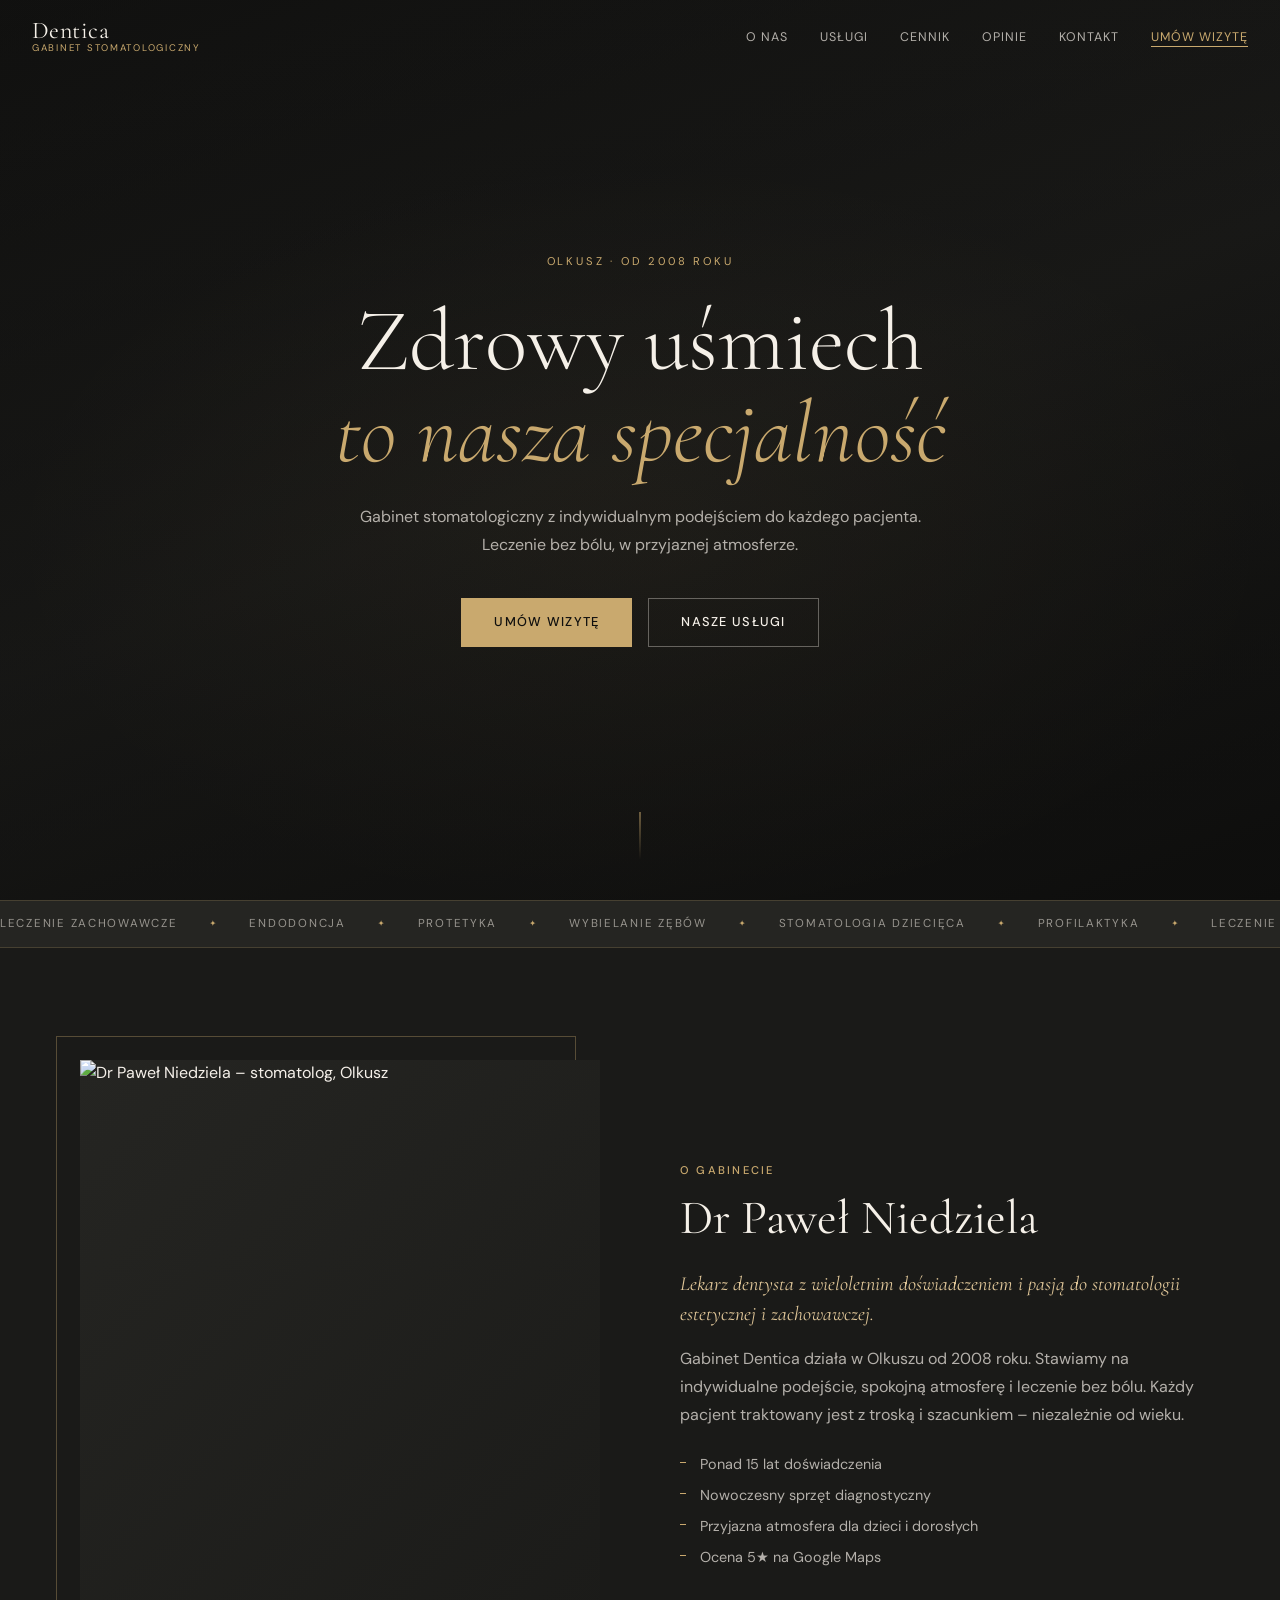
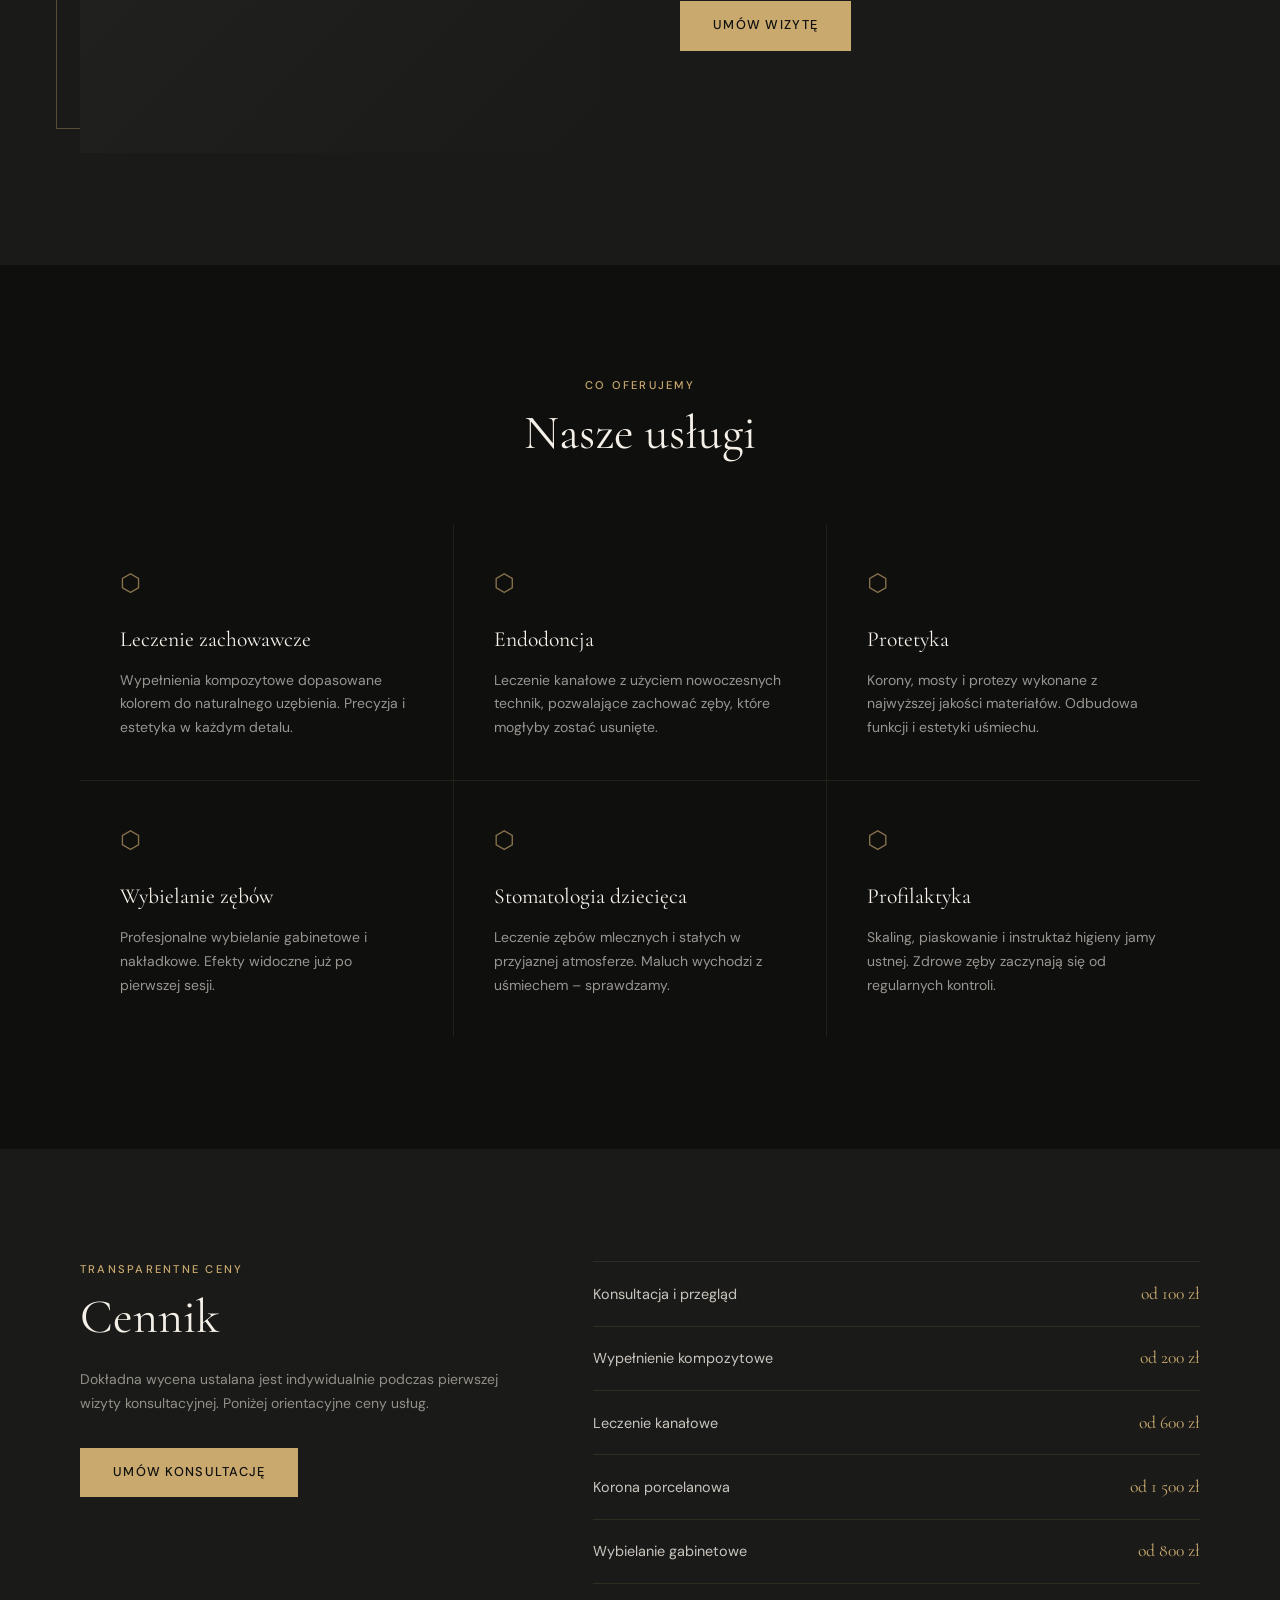
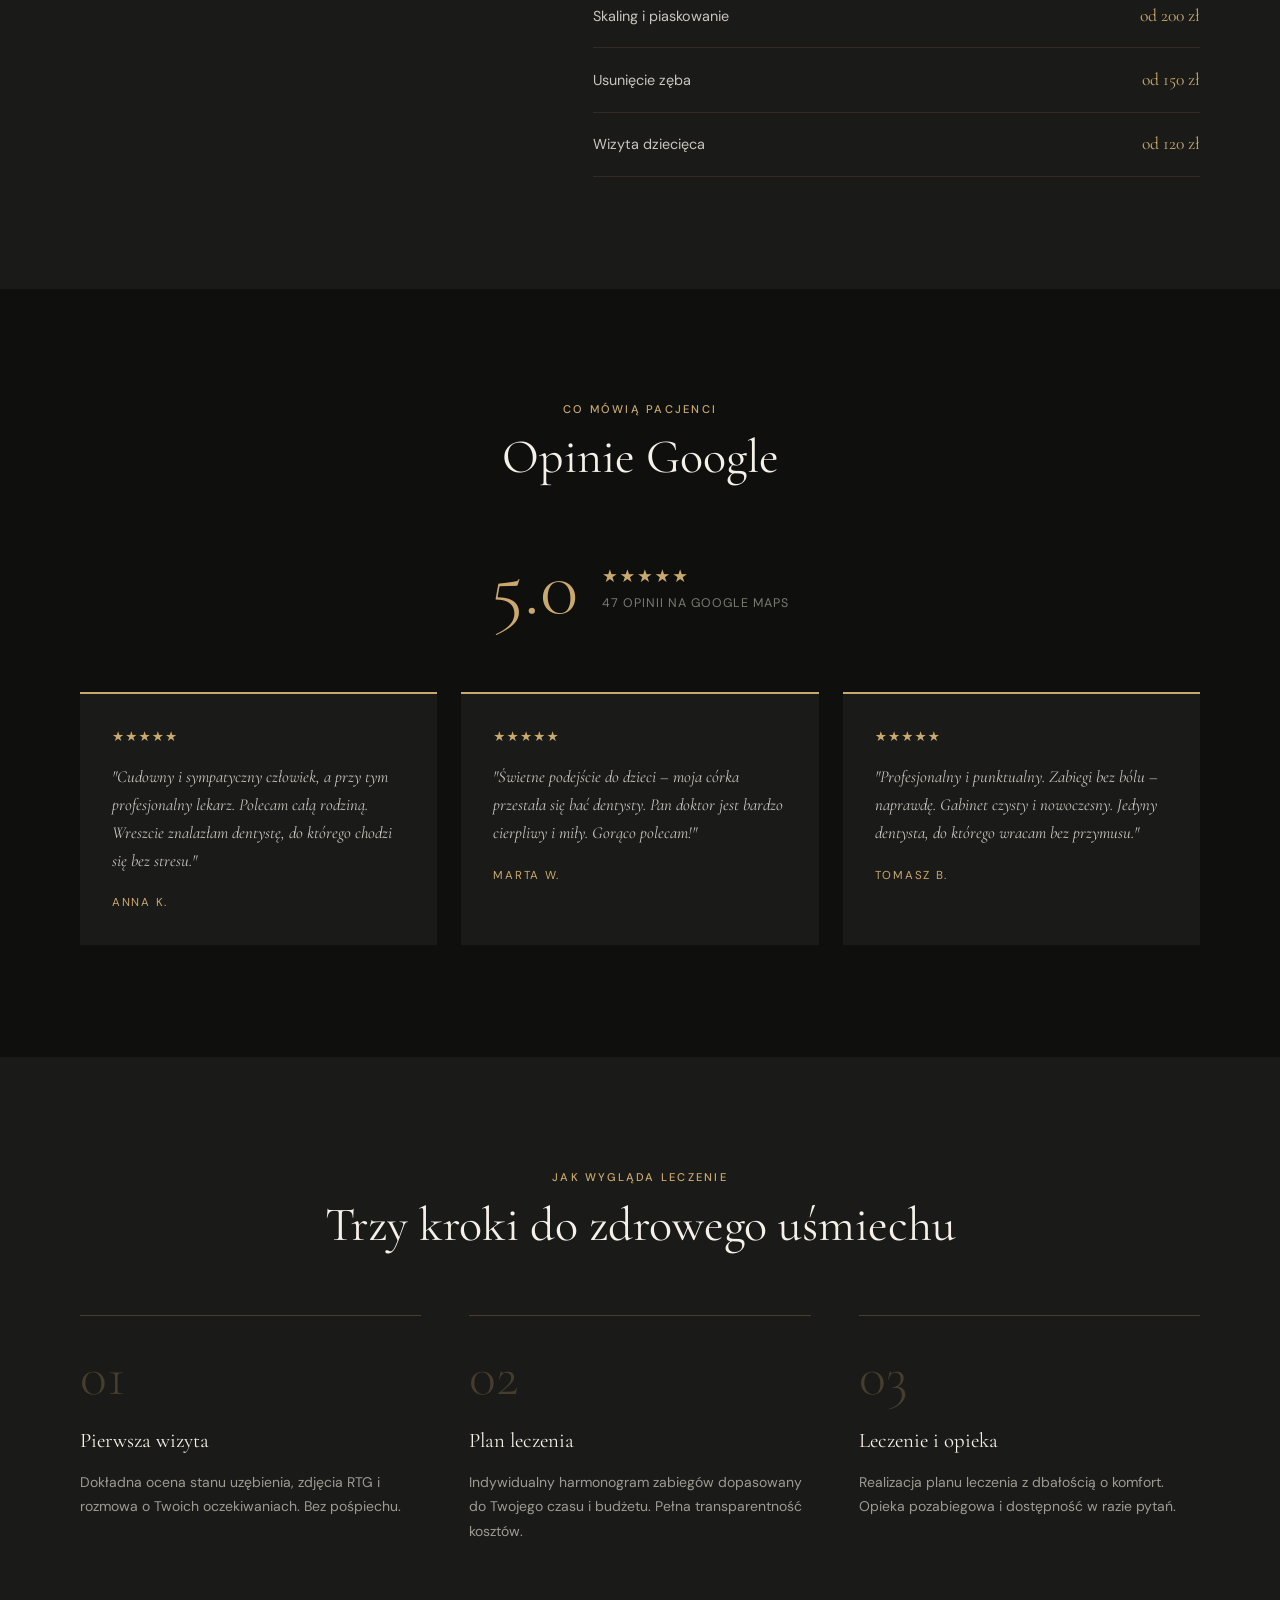
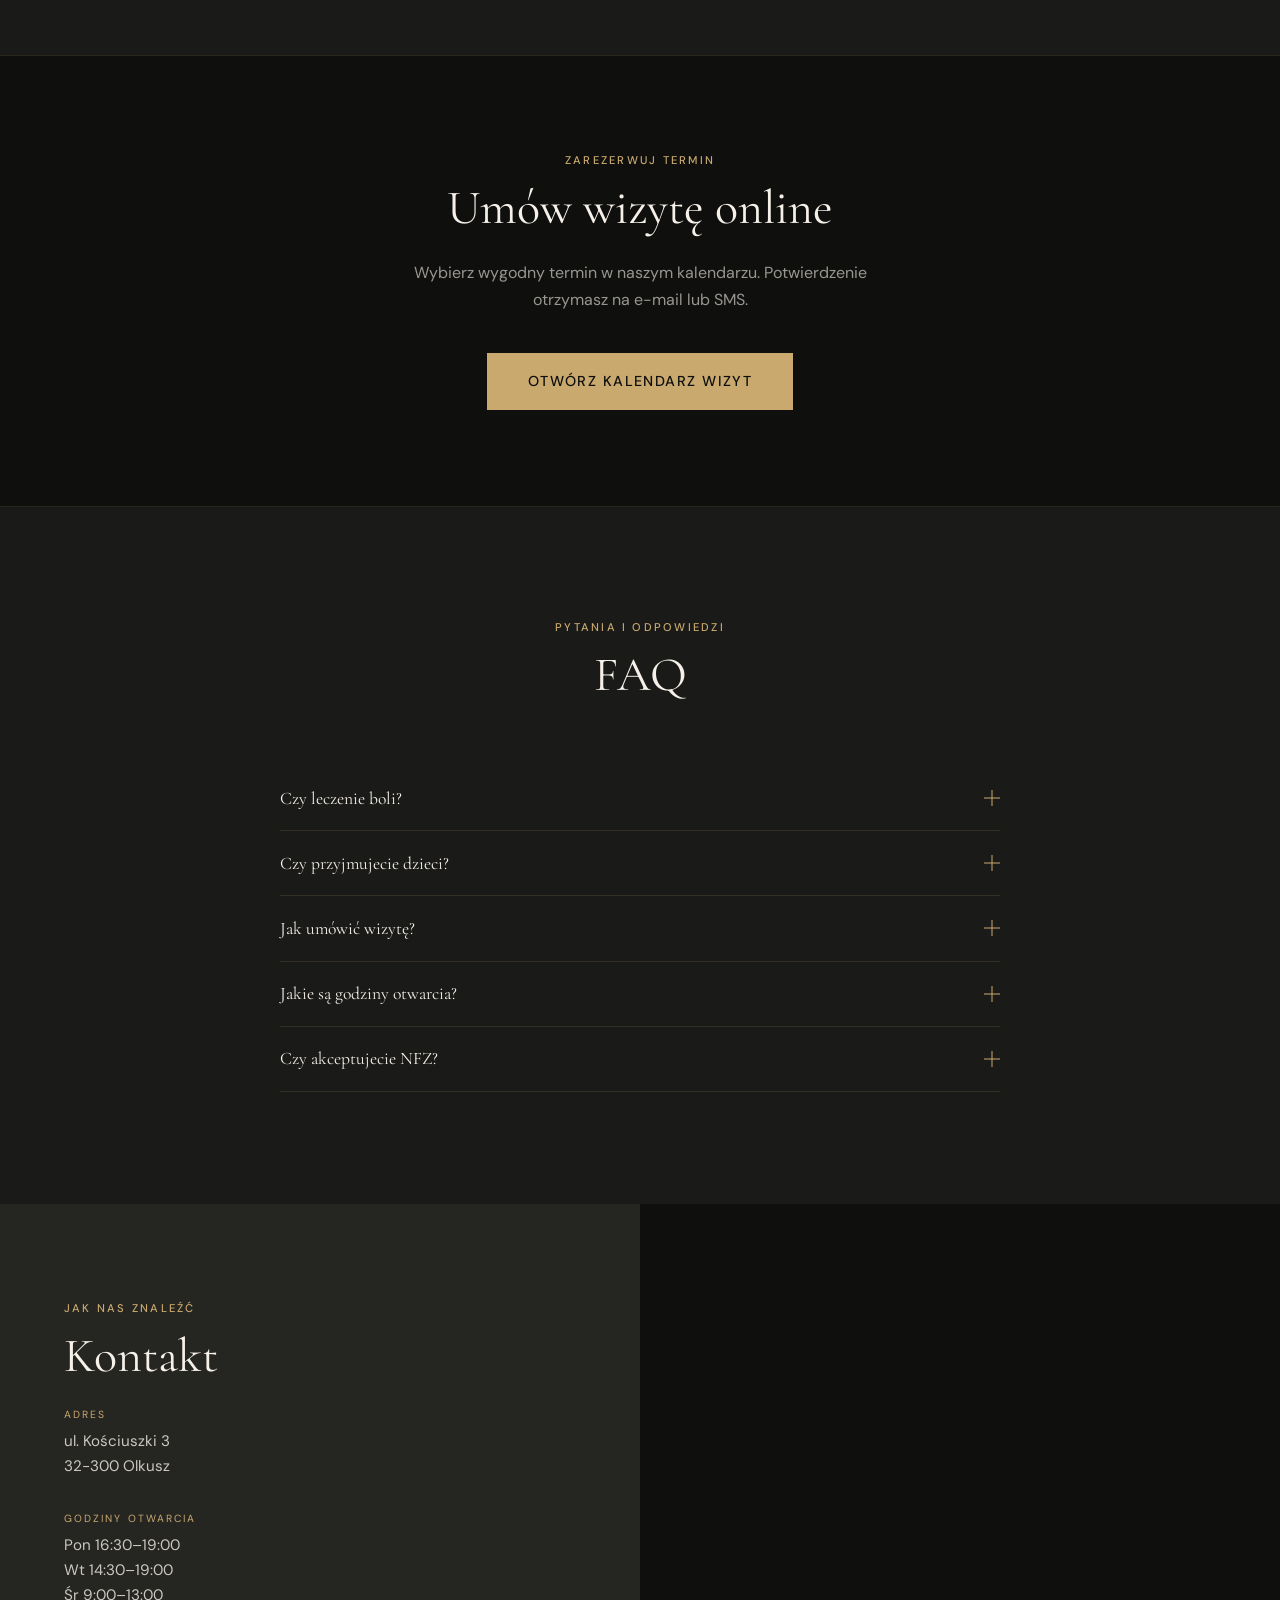
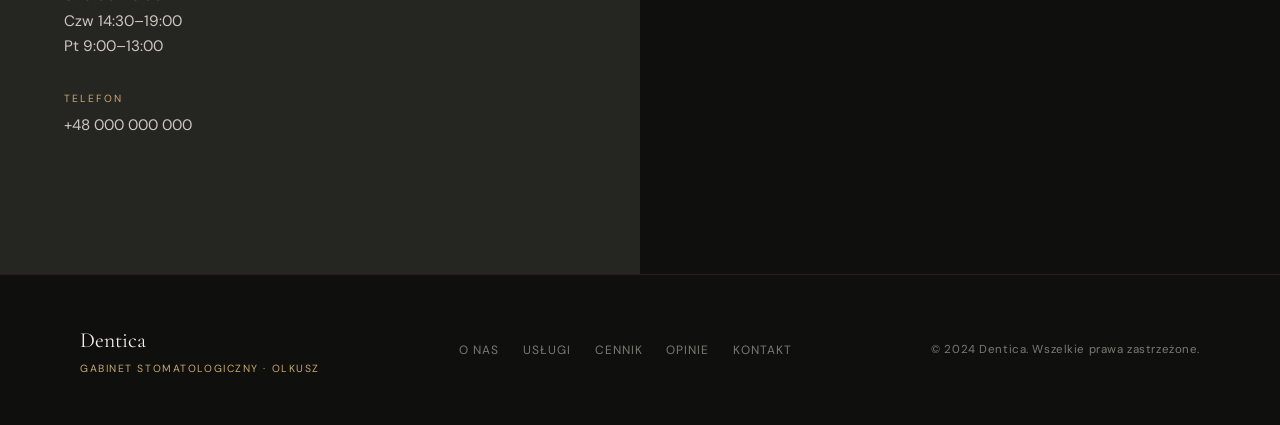
==== commit eab4187f: "feat(dentica): rebuild – dark editorial theme, gold accents, Cormorant Garamond, all sections at dem" ====
--- a/dentica/index.html
+++ b/dentica/index.html
@@ -1,477 +1,398 @@
 <!DOCTYPE html>
 <html lang="pl">
 <head>
-  <meta charset="UTF-8">
-  <meta name="viewport" content="width=device-width, initial-scale=1.0">
-  <title>Dentica – Gabinet Stomatologiczny Olkusz | lek. dent. Paweł Niedziela</title>
-  <meta name="description" content="Prywatny gabinet stomatologiczny w centrum Olkusza. Leczenie, implanty, protetyka, ortodoncja. Lek. dent. Paweł Niedziela. Laureat Orłów Stomatologii. Zadzwoń: 723 212 019.">
-  <meta name="keywords" content="stomatolog Olkusz, dentysta Olkusz, gabinet stomatologiczny Olkusz, implanty Olkusz, ortodoncja Olkusz, Dentica, Paweł Niedziela, leczenie zębów Olkusz">
-  <meta property="og:title" content="Dentica – Gabinet Stomatologiczny | Olkusz">
-  <meta property="og:description" content="Prywatny gabinet stomatologiczny w centrum Olkusza. Leczenie, implanty, protetyka, ortodoncja. Laureat Orłów Stomatologii.">
-  <meta property="og:type" content="website">
-  <link rel="preconnect" href="https://fonts.googleapis.com">
-  <link rel="preconnect" href="https://fonts.gstatic.com" crossorigin>
-  <link href="https://fonts.googleapis.com/css2?family=Outfit:wght@300;400;500;600;700&display=swap" rel="stylesheet">
-  <link rel="stylesheet" href="css/style.css">
+  <meta charset="UTF-8" />
+  <meta name="viewport" content="width=device-width, initial-scale=1.0" />
+  <title>Dentica – Gabinet Stomatologiczny | Dr Paweł Niedziela | Olkusz</title>
+  <meta name="description" content="Dentica – profesjonalny gabinet stomatologiczny w Olkuszu. Dr Paweł Niedziela. Leczenie zachowawcze, endodoncja, protetyka, stomatologia dziecięca. Umów wizytę." />
+
   <script type="application/ld+json">
   {
     "@context": "https://schema.org",
     "@type": "Dentist",
     "name": "Dentica – Gabinet Stomatologiczny",
-    "description": "Prywatny gabinet stomatologiczny w centrum Olkusza. Leczenie zachowawcze, implanty, protetyka, ortodoncja.",
-    "telephone": "+48723212019",
+    "description": "Profesjonalny gabinet stomatologiczny w Olkuszu prowadzony przez dr Pawła Niedzielę.",
+    "telephone": "+48-000-000-000",
     "address": {
       "@type": "PostalAddress",
-      "streetAddress": "pl. Konstytucji 3 Maja 2A",
+      "streetAddress": "ul. Kościuszki 3",
       "addressLocality": "Olkusz",
       "postalCode": "32-300",
       "addressCountry": "PL"
     },
     "openingHoursSpecification": [
       {"@type":"OpeningHoursSpecification","dayOfWeek":"Monday","opens":"16:30","closes":"19:00"},
-      {"@type":"OpeningHoursSpecification","dayOfWeek":["Tuesday","Thursday"],"opens":"14:30","closes":"19:00"},
-      {"@type":"OpeningHoursSpecification","dayOfWeek":["Wednesday","Friday"],"opens":"09:00","closes":"13:00"}
+      {"@type":"OpeningHoursSpecification","dayOfWeek":"Tuesday","opens":"14:30","closes":"19:00"},
+      {"@type":"OpeningHoursSpecification","dayOfWeek":"Wednesday","opens":"09:00","closes":"13:00"},
+      {"@type":"OpeningHoursSpecification","dayOfWeek":"Thursday","opens":"14:30","closes":"19:00"},
+      {"@type":"OpeningHoursSpecification","dayOfWeek":"Friday","opens":"09:00","closes":"13:00"}
     ],
     "priceRange": "$$",
-    "medicalSpecialty": "Dentistry"
+    "aggregateRating": {
+      "@type": "AggregateRating",
+      "ratingValue": "5",
+      "reviewCount": "47"
+    }
   }
   </script>
+
+  <link rel="preconnect" href="https://fonts.googleapis.com" />
+  <link rel="preconnect" href="https://fonts.gstatic.com" crossorigin />
+  <link href="https://fonts.googleapis.com/css2?family=Cormorant+Garamond:ital,wght@0,300;0,400;0,600;1,300;1,400&family=DM+Sans:wght@300;400;500&display=swap" rel="stylesheet" />
+  <link rel="stylesheet" href="css/style.css" />
 </head>
 <body>
 
-  <!-- NAV -->
-  <header class="nav" id="nav">
-    <a href="#" class="nav__logo" aria-label="Dentica – strona główna">
-      <span class="nav__logo-mark" aria-hidden="true">D</span>
-      <div>
-        <span class="nav__logo-name">Dentica</span>
-        <span class="nav__logo-sub">Gabinet Stomatologiczny</span>
-      </div>
+<!-- ── NAV ── -->
+<nav id="nav" aria-label="Nawigacja główna">
+  <div class="nav__inner">
+    <a href="#hero" class="nav__logo">
+      <span class="nav__logo-main">Dentica</span>
+      <span class="nav__logo-sub">Gabinet Stomatologiczny</span>
     </a>
-    <button class="nav__burger" id="burger" aria-label="Otwórz menu" aria-expanded="false">
+    <ul id="navLinks" class="nav__links" role="list">
+      <li><a href="#o-nas">O nas</a></li>
+      <li><a href="#uslugi">Usługi</a></li>
+      <li><a href="#cennik">Cennik</a></li>
+      <li><a href="#opinie">Opinie</a></li>
+      <li><a href="#kontakt">Kontakt</a></li>
+      <li><a href="#rezerwacja" class="nav__cta">Umów wizytę</a></li>
+    </ul>
+    <button id="burger" class="nav__burger" aria-expanded="false" aria-label="Otwórz menu" aria-controls="navLinks">
       <span></span><span></span><span></span>
     </button>
-    <nav class="nav__links" id="navLinks" aria-label="Nawigacja główna">
+  </div>
+</nav>
+
+<!-- ── HERO ── -->
+<section id="hero" class="hero">
+  <div class="hero__bg" aria-hidden="true"></div>
+  <div class="hero__overlay" aria-hidden="true"></div>
+  <div class="hero__content">
+    <p class="hero__eyebrow reveal-up">Olkusz · od 2008 roku</p>
+    <h1 class="hero__title reveal-up">Zdrowy uśmiech<br /><em>to nasza specjalność</em></h1>
+    <p class="hero__desc reveal-up">Gabinet stomatologiczny z indywidualnym podejściem do każdego pacjenta.<br />Leczenie bez bólu, w przyjaznej atmosferze.</p>
+    <div class="hero__actions reveal-up">
+      <a href="#rezerwacja" class="btn btn--gold">Umów wizytę</a>
+      <a href="#uslugi" class="btn btn--ghost">Nasze usługi</a>
+    </div>
+  </div>
+  <div class="hero__scroll" aria-hidden="true">
+    <span class="hero__scroll-line"></span>
+  </div>
+</section>
+
+<!-- ── RIBBON TICKER ── -->
+<div class="ribbon" aria-hidden="true">
+  <div class="ribbon__track">
+    <span>Leczenie zachowawcze</span><span class="ribbon__dot">✦</span>
+    <span>Endodoncja</span><span class="ribbon__dot">✦</span>
+    <span>Protetyka</span><span class="ribbon__dot">✦</span>
+    <span>Wybielanie zębów</span><span class="ribbon__dot">✦</span>
+    <span>Stomatologia dziecięca</span><span class="ribbon__dot">✦</span>
+    <span>Profilaktyka</span><span class="ribbon__dot">✦</span>
+    <span>Leczenie zachowawcze</span><span class="ribbon__dot">✦</span>
+    <span>Endodoncja</span><span class="ribbon__dot">✦</span>
+    <span>Protetyka</span><span class="ribbon__dot">✦</span>
+    <span>Wybielanie zębów</span><span class="ribbon__dot">✦</span>
+    <span>Stomatologia dziecięca</span><span class="ribbon__dot">✦</span>
+    <span>Profilaktyka</span><span class="ribbon__dot">✦</span>
+  </div>
+</div>
+
+<!-- ── O NAS ── -->
+<section id="o-nas" class="about">
+  <div class="container about__grid">
+    <div class="about__img-wrap reveal-left">
+      <div class="about__img-frame"></div>
+      <img src="img/dr-niedziela.jpg" alt="Dr Paweł Niedziela – stomatolog, Olkusz" class="about__img" loading="lazy" />
+    </div>
+    <div class="about__text reveal-right">
+      <p class="eyebrow">O gabinecie</p>
+      <h2 class="section-title">Dr Paweł Niedziela</h2>
+      <p class="about__lead">Lekarz dentysta z wieloletnim doświadczeniem i pasją do stomatologii estetycznej i zachowawczej.</p>
+      <p class="about__body">Gabinet Dentica działa w Olkuszu od 2008 roku. Stawiamy na indywidualne podejście, spokojną atmosferę i leczenie bez bólu. Każdy pacjent traktowany jest z troską i szacunkiem – niezależnie od wieku.</p>
+      <ul class="about__list">
+        <li>Ponad 15 lat doświadczenia</li>
+        <li>Nowoczesny sprzęt diagnostyczny</li>
+        <li>Przyjazna atmosfera dla dzieci i dorosłych</li>
+        <li>Ocena 5★ na Google Maps</li>
+      </ul>
+      <a href="#rezerwacja" class="btn btn--gold">Umów wizytę</a>
+    </div>
+  </div>
+</section>
+
+<!-- ── USŁUGI ── -->
+<section id="uslugi" class="services">
+  <div class="container">
+    <div class="section-header reveal-up">
+      <p class="eyebrow">Co oferujemy</p>
+      <h2 class="section-title">Nasze usługi</h2>
+    </div>
+    <div class="services__grid">
+      <article class="service-card reveal-up">
+        <div class="service-card__icon" aria-hidden="true">⬡</div>
+        <h3 class="service-card__name">Leczenie zachowawcze</h3>
+        <p class="service-card__desc">Wypełnienia kompozytowe dopasowane kolorem do naturalnego uzębienia. Precyzja i estetyka w każdym detalu.</p>
+      </article>
+      <article class="service-card reveal-up">
+        <div class="service-card__icon" aria-hidden="true">⬡</div>
+        <h3 class="service-card__name">Endodoncja</h3>
+        <p class="service-card__desc">Leczenie kanałowe z użyciem nowoczesnych technik, pozwalające zachować zęby, które mogłyby zostać usunięte.</p>
+      </article>
+      <article class="service-card reveal-up">
+        <div class="service-card__icon" aria-hidden="true">⬡</div>
+        <h3 class="service-card__name">Protetyka</h3>
+        <p class="service-card__desc">Korony, mosty i protezy wykonane z najwyższej jakości materiałów. Odbudowa funkcji i estetyki uśmiechu.</p>
+      </article>
+      <article class="service-card reveal-up">
+        <div class="service-card__icon" aria-hidden="true">⬡</div>
+        <h3 class="service-card__name">Wybielanie zębów</h3>
+        <p class="service-card__desc">Profesjonalne wybielanie gabinetowe i nakładkowe. Efekty widoczne już po pierwszej sesji.</p>
+      </article>
+      <article class="service-card reveal-up">
+        <div class="service-card__icon" aria-hidden="true">⬡</div>
+        <h3 class="service-card__name">Stomatologia dziecięca</h3>
+        <p class="service-card__desc">Leczenie zębów mlecznych i stałych w przyjaznej atmosferze. Maluch wychodzi z uśmiechem – sprawdzamy.</p>
+      </article>
+      <article class="service-card reveal-up">
+        <div class="service-card__icon" aria-hidden="true">⬡</div>
+        <h3 class="service-card__name">Profilaktyka</h3>
+        <p class="service-card__desc">Skaling, piaskowanie i instruktaż higieny jamy ustnej. Zdrowe zęby zaczynają się od regularnych kontroli.</p>
+      </article>
+    </div>
+  </div>
+</section>
+
+<!-- ── CENNIK ── -->
+<section id="cennik" class="pricing">
+  <div class="container pricing__grid">
+    <div class="pricing__intro reveal-left">
+      <p class="eyebrow">Transparentne ceny</p>
+      <h2 class="section-title">Cennik</h2>
+      <p class="pricing__note">Dokładna wycena ustalana jest indywidualnie podczas pierwszej wizyty konsultacyjnej. Poniżej orientacyjne ceny usług.</p>
+      <a href="#rezerwacja" class="btn btn--gold">Umów konsultację</a>
+    </div>
+    <div class="pricing__list reveal-right">
+      <div class="pricing__item">
+        <span class="pricing__name">Konsultacja i przegląd</span>
+        <span class="pricing__price">od 100 zł</span>
+      </div>
+      <div class="pricing__item">
+        <span class="pricing__name">Wypełnienie kompozytowe</span>
+        <span class="pricing__price">od 200 zł</span>
+      </div>
+      <div class="pricing__item">
+        <span class="pricing__name">Leczenie kanałowe</span>
+        <span class="pricing__price">od 600 zł</span>
+      </div>
+      <div class="pricing__item">
+        <span class="pricing__name">Korona porcelanowa</span>
+        <span class="pricing__price">od 1 500 zł</span>
+      </div>
+      <div class="pricing__item">
+        <span class="pricing__name">Wybielanie gabinetowe</span>
+        <span class="pricing__price">od 800 zł</span>
+      </div>
+      <div class="pricing__item">
+        <span class="pricing__name">Skaling i piaskowanie</span>
+        <span class="pricing__price">od 200 zł</span>
+      </div>
+      <div class="pricing__item">
+        <span class="pricing__name">Usunięcie zęba</span>
+        <span class="pricing__price">od 150 zł</span>
+      </div>
+      <div class="pricing__item">
+        <span class="pricing__name">Wizyta dziecięca</span>
+        <span class="pricing__price">od 120 zł</span>
+      </div>
+    </div>
+  </div>
+</section>
+
+<!-- ── OPINIE ── -->
+<section id="opinie" class="reviews">
+  <div class="container">
+    <div class="section-header reveal-up">
+      <p class="eyebrow">Co mówią pacjenci</p>
+      <h2 class="section-title">Opinie Google</h2>
+    </div>
+    <div class="reviews__summary reveal-up">
+      <span class="reviews__score">5.0</span>
+      <div class="reviews__meta">
+        <div class="reviews__stars" aria-label="5 gwiazdek na 5">★★★★★</div>
+        <p class="reviews__count">47 opinii na Google Maps</p>
+      </div>
+    </div>
+    <div class="reviews__grid">
+      <article class="review-card reveal-up">
+        <div class="review-card__stars" aria-label="5 gwiazdek">★★★★★</div>
+        <blockquote class="review-card__text">"Cudowny i sympatyczny człowiek, a przy tym profesjonalny lekarz. Polecam całą rodziną. Wreszcie znalazłam dentystę, do którego chodzi się bez stresu."</blockquote>
+        <footer class="review-card__author">Anna K.</footer>
+      </article>
+      <article class="review-card reveal-up">
+        <div class="review-card__stars" aria-label="5 gwiazdek">★★★★★</div>
+        <blockquote class="review-card__text">"Świetne podejście do dzieci – moja córka przestała się bać dentysty. Pan doktor jest bardzo cierpliwy i miły. Gorąco polecam!"</blockquote>
+        <footer class="review-card__author">Marta W.</footer>
+      </article>
+      <article class="review-card reveal-up">
+        <div class="review-card__stars" aria-label="5 gwiazdek">★★★★★</div>
+        <blockquote class="review-card__text">"Profesjonalny i punktualny. Zabiegi bez bólu – naprawdę. Gabinet czysty i nowoczesny. Jedyny dentysta, do którego wracam bez przymusu."</blockquote>
+        <footer class="review-card__author">Tomasz B.</footer>
+      </article>
+    </div>
+  </div>
+</section>
+
+<!-- ── PROCES ── -->
+<section id="proces" class="process">
+  <div class="container">
+    <div class="section-header reveal-up">
+      <p class="eyebrow">Jak wygląda leczenie</p>
+      <h2 class="section-title">Trzy kroki do zdrowego uśmiechu</h2>
+    </div>
+    <div class="process__steps">
+      <div class="process__step reveal-up">
+        <span class="process__num" aria-hidden="true">01</span>
+        <h3 class="process__name">Pierwsza wizyta</h3>
+        <p class="process__desc">Dokładna ocena stanu uzębienia, zdjęcia RTG i rozmowa o Twoich oczekiwaniach. Bez pośpiechu.</p>
+      </div>
+      <div class="process__step reveal-up">
+        <span class="process__num" aria-hidden="true">02</span>
+        <h3 class="process__name">Plan leczenia</h3>
+        <p class="process__desc">Indywidualny harmonogram zabiegów dopasowany do Twojego czasu i budżetu. Pełna transparentność kosztów.</p>
+      </div>
+      <div class="process__step reveal-up">
+        <span class="process__num" aria-hidden="true">03</span>
+        <h3 class="process__name">Leczenie i opieka</h3>
+        <p class="process__desc">Realizacja planu leczenia z dbałością o komfort. Opieka pozabiegowa i dostępność w razie pytań.</p>
+      </div>
+    </div>
+  </div>
+</section>
+
+<!-- ── REZERWACJA ── -->
+<section id="rezerwacja" class="booking">
+  <div class="container booking__inner reveal-up">
+    <p class="eyebrow">Zarezerwuj termin</p>
+    <h2 class="section-title">Umów wizytę online</h2>
+    <p class="booking__desc">Wybierz wygodny termin w naszym kalendarzu. Potwierdzenie otrzymasz na e-mail lub SMS.</p>
+    <a href="https://calendar.google.com" target="_blank" rel="noopener" class="btn btn--gold btn--lg">Otwórz kalendarz wizyt</a>
+  </div>
+</section>
+
+<!-- ── FAQ ── -->
+<section id="faq" class="faq">
+  <div class="container">
+    <div class="section-header reveal-up">
+      <p class="eyebrow">Pytania i odpowiedzi</p>
+      <h2 class="section-title">FAQ</h2>
+    </div>
+    <div class="faq__list">
+      <div class="faq__item reveal-up">
+        <button class="faq__btn" aria-expanded="false" aria-controls="faq1">
+          Czy leczenie boli?
+          <span class="faq__icon" aria-hidden="true"></span>
+        </button>
+        <div id="faq1" class="faq__answer" hidden>
+          <p>Stosujemy skuteczne znieczulenie miejscowe przed każdym zabiegiem. Większość pacjentów nie odczuwa bólu podczas leczenia. Komfort pacjenta jest dla nas priorytetem.</p>
+        </div>
+      </div>
+      <div class="faq__item reveal-up">
+        <button class="faq__btn" aria-expanded="false" aria-controls="faq2">
+          Czy przyjmujecie dzieci?
+          <span class="faq__icon" aria-hidden="true"></span>
+        </button>
+        <div id="faq2" class="faq__answer" hidden>
+          <p>Tak, przyjmujemy dzieci od najmłodszych lat. Mamy doświadczenie w pracy z małymi pacjentami i staramy się, by wizyta była dla nich przyjemnym doświadczeniem.</p>
+        </div>
+      </div>
+      <div class="faq__item reveal-up">
+        <button class="faq__btn" aria-expanded="false" aria-controls="faq3">
+          Jak umówić wizytę?
+          <span class="faq__icon" aria-hidden="true"></span>
+        </button>
+        <div id="faq3" class="faq__answer" hidden>
+          <p>Wizytę można umówić przez nasz kalendarz online (przycisk powyżej) lub telefonicznie. Potwierdzenie terminu otrzymasz SMS-em lub e-mailem.</p>
+        </div>
+      </div>
+      <div class="faq__item reveal-up">
+        <button class="faq__btn" aria-expanded="false" aria-controls="faq4">
+          Jakie są godziny otwarcia?
+          <span class="faq__icon" aria-hidden="true"></span>
+        </button>
+        <div id="faq4" class="faq__answer" hidden>
+          <p>Poniedziałek 16:30–19:00 · Wtorek 14:30–19:00 · Środa 9:00–13:00 · Czwartek 14:30–19:00 · Piątek 9:00–13:00. Sobota i niedziela – nieczynne.</p>
+        </div>
+      </div>
+      <div class="faq__item reveal-up">
+        <button class="faq__btn" aria-expanded="false" aria-controls="faq5">
+          Czy akceptujecie NFZ?
+          <span class="faq__icon" aria-hidden="true"></span>
+        </button>
+        <div id="faq5" class="faq__answer" hidden>
+          <p>Gabinet przyjmuje pacjentów prywatnych. Dokładne informacje o aktualnej ofercie uzyskasz telefonicznie lub podczas pierwszej wizyty konsultacyjnej.</p>
+        </div>
+      </div>
+    </div>
+  </div>
+</section>
+
+<!-- ── KONTAKT ── -->
+<section id="kontakt" class="contact">
+  <div class="contact__info reveal-left">
+    <p class="eyebrow">Jak nas znaleźć</p>
+    <h2 class="section-title">Kontakt</h2>
+    <ul class="contact__list">
+      <li>
+        <span class="contact__label">Adres</span>
+        <span class="contact__value">ul. Kościuszki 3<br />32-300 Olkusz</span>
+      </li>
+      <li>
+        <span class="contact__label">Godziny otwarcia</span>
+        <span class="contact__value">
+          Pon 16:30–19:00<br />
+          Wt 14:30–19:00<br />
+          Śr 9:00–13:00<br />
+          Czw 14:30–19:00<br />
+          Pt 9:00–13:00
+        </span>
+      </li>
+      <li>
+        <span class="contact__label">Telefon</span>
+        <a href="tel:+48000000000" class="contact__value contact__value--link">+48 000 000 000</a>
+      </li>
+    </ul>
+  </div>
+  <div class="contact__map reveal-right">
+    <iframe
+      src="https://www.google.com/maps/embed?pb=!1m18!1m12!1m3!1d2541.3!2d19.5647!3d50.2783!2m3!1f0!2f0!3f0!3m2!1i1024!2i768!4f13.1!3m3!1m2!1s0x47164b14!2sOlkusz!5e0!3m2!1spl!2spl!4v1700000000000"
+      width="100%" height="100%" style="border:0;" allowfullscreen="" loading="lazy"
+      referrerpolicy="no-referrer-when-downgrade"
+      title="Lokalizacja gabinetu Dentica w Olkuszu">
+    </iframe>
+  </div>
+</section>
+
+<!-- ── FOOTER ── -->
+<footer class="footer">
+  <div class="container footer__inner">
+    <div class="footer__brand">
+      <span class="footer__logo">Dentica</span>
+      <span class="footer__tagline">Gabinet Stomatologiczny · Olkusz</span>
+    </div>
+    <nav class="footer__nav" aria-label="Nawigacja stopki">
+      <a href="#o-nas">O nas</a>
       <a href="#uslugi">Usługi</a>
-      <a href="#o-nas">O gabinecie</a>
+      <a href="#cennik">Cennik</a>
       <a href="#opinie">Opinie</a>
-      <a href="#faq">FAQ</a>
       <a href="#kontakt">Kontakt</a>
-      <a href="tel:723212019" class="nav__cta">📞 723 212 019</a>
     </nav>
-  </header>
-
-  <!-- HERO -->
-  <section class="hero">
-    <div class="hero__bg" aria-hidden="true"></div>
-    <div class="hero__content">
-      <div class="hero__badge">
-        <span aria-hidden="true">🏆</span>
-        <span>Laureat Orłów Stomatologii · Olkusz</span>
-      </div>
-      <h1 class="hero__title">
-        Twój uśmiech<br>
-        <em>w dobrych rękach</em>
-      </h1>
-      <p class="hero__sub">Prywatny gabinet stomatologiczny w centrum Olkusza. Leczenie zachowawcze, implanty, ortodoncja, protetyka — dla dzieci i dorosłych.</p>
-      <div class="hero__actions">
-        <a href="tel:723212019" class="btn btn--primary">
-          <svg width="18" height="18" viewBox="0 0 24 24" fill="none" stroke="currentColor" stroke-width="2" aria-hidden="true"><path d="M22 16.92v3a2 2 0 01-2.18 2 19.79 19.79 0 01-8.63-3.07A19.5 19.5 0 013.07 9.81a19.79 19.79 0 01-3.07-8.67A2 2 0 012 1h3a2 2 0 012 1.72c.127.96.361 1.903.7 2.81a2 2 0 01-.45 2.11L6.09 8.91a16 16 0 006 6l1.27-1.27a2 2 0 012.11-.45c.907.339 1.85.573 2.81.7A2 2 0 0122 16.92z"/></svg>
-          Zadzwoń: 723 212 019
-        </a>
-        <a href="#rezerwacja" class="btn btn--outline">Umów wizytę online</a>
-      </div>
-      <div class="hero__stats">
-        <div class="hero__stat">
-          <strong>Prywatny</strong>
-          <span>gabinet bez NFZ</span>
-        </div>
-        <div class="hero__stat-divider" aria-hidden="true"></div>
-        <div class="hero__stat">
-          <strong>Dzieci i dorośli</strong>
-          <span>każdy pacjent welcome</span>
-        </div>
-        <div class="hero__stat-divider" aria-hidden="true"></div>
-        <div class="hero__stat">
-          <strong>Centrum Olkusza</strong>
-          <span>pl. Konstytucji 3 Maja</span>
-        </div>
-      </div>
-    </div>
-    <div class="hero__visual" aria-hidden="true">
-      <div class="hero__shape hero__shape--1"></div>
-      <div class="hero__shape hero__shape--2"></div>
-      <svg class="tooth-icon" viewBox="0 0 100 120" fill="none" xmlns="http://www.w3.org/2000/svg">
-        <path d="M50 8C33 8 18 20 18 38C18 54 24 65 30 76C34 84 37 98 41 108C43 114 48 114 50 114C52 114 57 114 59 108C63 98 66 84 70 76C76 65 82 54 82 38C82 20 67 8 50 8Z" fill="rgba(255,255,255,0.06)" stroke="rgba(255,255,255,0.12)" stroke-width="2"/>
-        <circle cx="38" cy="34" r="4" fill="rgba(255,255,255,0.08)"/>
-        <circle cx="62" cy="34" r="4" fill="rgba(255,255,255,0.08)"/>
-      </svg>
-    </div>
-  </section>
-
-  <!-- PROBLEM -->
-  <section class="problem">
-    <div class="container">
-      <div class="problem__inner">
-        <div class="problem__text">
-          <span class="label">Rozumiemy</span>
-          <h2>Wiesz, że trzeba iść do dentysty.<br><em>Ale coś Cię powstrzymuje.</em></h2>
-          <ul class="problem__list">
-            <li><span class="problem__check" aria-hidden="true">✓</span> Boisz się bólu i nieprzyjemnych zabiegów</li>
-            <li><span class="problem__check" aria-hidden="true">✓</span> Czekasz tygodniami na termin w innych gabinetach</li>
-            <li><span class="problem__check" aria-hidden="true">✓</span> Nie wiesz ile to będzie kosztować z góry</li>
-            <li><span class="problem__check" aria-hidden="true">✓</span> Szukasz dentysty który potraktuje Cię jak człowieka</li>
-          </ul>
-          <p class="problem__solution">W Dentica znajdziesz odpowiedź na każdą z tych obaw. Indywidualne podejście, pełna wycena przed zabiegiem, zero pośpiechu — i zero niespodzianek.</p>
-        </div>
-        <div class="problem__quote">
-          <blockquote>
-            <p>„Każdego pacjenta traktuję indywidualnie — najpierw słucham, potem leczę. Nie kończę zabiegu, dopóki Ty nie jesteś zadowolony."</p>
-            <cite>— lek. dent. Paweł Niedziela</cite>
-          </blockquote>
-        </div>
-      </div>
-    </div>
-  </section>
-
-  <!-- USŁUGI -->
-  <section class="services" id="uslugi">
-    <div class="container">
-      <div class="section-header">
-        <span class="label">Oferta</span>
-        <h2>Kompleksowa opieka<br><em>stomatologiczna</em></h2>
-        <p>Wszystko czego potrzebujesz — w jednym gabinecie, bez kolejek NFZ</p>
-      </div>
-      <div class="services__grid">
-        <article class="service-card">
-          <div class="service-card__icon" aria-hidden="true">🦷</div>
-          <h3>Stomatologia zachowawcza</h3>
-          <p>Leczenie próchnicy, wypełnienia kompozytowe, odbudowa zęba. Trwałe efekty, minimalna ingerencja.</p>
-        </article>
-        <article class="service-card">
-          <div class="service-card__icon" aria-hidden="true">🔬</div>
-          <h3>Endodoncja</h3>
-          <p>Leczenie kanałowe pod mikroskopem. Ratujemy zęby, które inni dentyści chcą usuwać.</p>
-        </article>
-        <article class="service-card service-card--featured">
-          <div class="service-card__icon" aria-hidden="true">🦾</div>
-          <h3>Implantologia</h3>
-          <p>Implanty zębowe jako trwała alternatywa dla protezy. Czujesz jak własny ząb — bo tak ma być.</p>
-        </article>
-        <article class="service-card">
-          <div class="service-card__icon" aria-hidden="true">👑</div>
-          <h3>Protetyka</h3>
-          <p>Korony, mosty, protezy ruchome i stałe. Przywracamy pełny zgryz i naturalny wygląd uśmiechu.</p>
-        </article>
-        <article class="service-card">
-          <div class="service-card__icon" aria-hidden="true">😁</div>
-          <h3>Ortodoncja</h3>
-          <p>Aparaty stałe i nakładkowe dla dzieci i dorosłych. Prosty uśmiech — w każdym wieku.</p>
-        </article>
-        <article class="service-card">
-          <div class="service-card__icon" aria-hidden="true">🛡️</div>
-          <h3>Profilaktyka</h3>
-          <p>Przeglądy, skalowanie, piaskowanie. Zapobiegamy problemom zanim się pojawią — i zanim zrobi się drogo.</p>
-        </article>
-      </div>
-      <div class="services__cta">
-        <a href="tel:723212019" class="btn btn--primary">Zapytaj o konkretny zabieg</a>
-      </div>
-    </div>
-  </section>
-
-  <!-- O NAS -->
-  <section class="about" id="o-nas">
-    <div class="container">
-      <div class="about__inner">
-        <div class="about__image">
-          <!-- Zastąp src zdjęciem lekarza: images/dr-niedziela.jpg -->
-          <div class="about__img-placeholder" role="img" aria-label="lek. dent. Paweł Niedziela – Dentica Olkusz">
-            <svg viewBox="0 0 80 80" fill="none" xmlns="http://www.w3.org/2000/svg" width="64" aria-hidden="true">
-              <circle cx="40" cy="28" r="16" fill="rgba(255,255,255,0.1)" stroke="rgba(255,255,255,0.2)" stroke-width="1.5"/>
-              <path d="M10 72C10 56 20 48 40 48C60 48 70 56 70 72" stroke="rgba(255,255,255,0.2)" stroke-width="1.5" fill="none"/>
-            </svg>
-            <span>lek. dent.<br>Paweł Niedziela</span>
-          </div>
-          <div class="about__award">
-            <span aria-hidden="true">🏆</span>
-            <span>Orzeł Stomatologii<br>Olkusz</span>
-          </div>
-        </div>
-        <div class="about__text">
-          <span class="label">O gabinecie</span>
-          <h2>lek. dent.<br><em>Paweł Niedziela</em></h2>
-          <p>Gabinet Dentica to prywatna praktyka stomatologiczna w samym centrum Olkusza — przy pl. Konstytucji 3 Maja 2A. Prowadzę ją z przekonaniem, że wizyta u dentysty nie musi być stresem.</p>
-          <p>Przyjmuję zarówno dzieci, jak i dorosłych. Przed każdym zabiegiem przeprowadzam szczegółową konsultację i omawiam plan leczenia — bez niespodzianek i ukrytych kosztów.</p>
-          <ul class="about__values">
-            <li>
-              <strong>Indywidualne podejście</strong>
-              <span>Każdy pacjent ma inną historię zębów i inne obawy. Słucham uważnie obu.</span>
-            </li>
-            <li>
-              <strong>Nowoczesny sprzęt</strong>
-              <span>Gabinet wyposażony w sprzęt najwyższej klasy — precyzja i komfort w każdym zabiegu.</span>
-            </li>
-            <li>
-              <strong>Punktualność</strong>
-              <span>Szanuję Twój czas. Przychodzisz na godzinę — wchodzisz na godzinę.</span>
-            </li>
-          </ul>
-        </div>
-      </div>
-    </div>
-  </section>
-
-  <!-- GODZINY -->
-  <section class="hours">
-    <div class="container">
-      <div class="hours__inner">
-        <div class="hours__text">
-          <span class="label">Godziny przyjęć</span>
-          <h2>Kiedy możesz<br><em>do nas przyjść?</em></h2>
-          <p>Gabinet czynny popołudniami i rano — tak żebyś mógł umówić wizytę przed lub po pracy.</p>
-          <a href="tel:723212019" class="btn btn--primary">Zadzwoń i umów termin</a>
-        </div>
-        <div class="hours__card">
-          <table class="hours__table" aria-label="Godziny otwarcia gabinetu">
-            <tbody>
-              <tr>
-                <td>Poniedziałek</td>
-                <td>16:30 – 19:00</td>
-              </tr>
-              <tr>
-                <td>Wtorek</td>
-                <td>14:30 – 19:00</td>
-              </tr>
-              <tr>
-                <td>Środa</td>
-                <td>9:00 – 13:00</td>
-              </tr>
-              <tr>
-                <td>Czwartek</td>
-                <td>14:30 – 19:00</td>
-              </tr>
-              <tr>
-                <td>Piątek</td>
-                <td>9:00 – 13:00</td>
-              </tr>
-              <tr class="hours__closed">
-                <td>Sobota – Niedziela</td>
-                <td>zamknięte</td>
-              </tr>
-            </tbody>
-          </table>
-          <div class="hours__note">
-            <svg width="15" height="15" viewBox="0 0 24 24" fill="none" stroke="currentColor" stroke-width="2" aria-hidden="true"><circle cx="12" cy="12" r="10"/><line x1="12" y1="8" x2="12" y2="12"/><line x1="12" y1="16" x2="12.01" y2="16"/></svg>
-            Gabinet przyjmuje wyłącznie pacjentów prywatnych (bez NFZ)
-          </div>
-        </div>
-      </div>
-    </div>
-  </section>
-
-  <!-- OPINIE -->
-  <section class="reviews" id="opinie">
-    <div class="container">
-      <div class="section-header">
-        <span class="label">Opinie</span>
-        <h2>Co mówią<br><em>nasi pacjenci</em></h2>
-        <p>5★ na Google Maps · Laureat Orłów Stomatologii w Olkuszu</p>
-      </div>
-      <div class="reviews__grid">
-        <blockquote class="review-card">
-          <div class="review-card__stars" aria-label="Ocena 5 na 5">★★★★★</div>
-          <p>„Pan doktor ma cudowne podejście — szczególnie do dzieci. Mój syn bał się dentysty całe życie, a teraz sam pyta kiedy idziemy do Dentica. To mówi wszystko."</p>
-          <cite>— Katarzyna M., mama pacjenta</cite>
-        </blockquote>
-        <blockquote class="review-card review-card--featured">
-          <div class="review-card__stars" aria-label="Ocena 5 na 5">★★★★★</div>
-          <p>„Profesjonalizm, miła atmosfera i — co ważne — żadnych opóźnień. Przychodzę na umówioną godzinę i punkt jestem przyjmowana. Polecam całej rodzinie w Olkuszu."</p>
-          <cite>— Agnieszka W., pacjentka od 4 lat</cite>
-        </blockquote>
-        <blockquote class="review-card">
-          <div class="review-card__stars" aria-label="Ocena 5 na 5">★★★★★</div>
-          <p>„Bałam się leczenia kanałowego od lat. Dr Niedziela wytłumaczył każdy krok, nie czułam bólu. Wreszcie dentysta, do którego wracam bez stresu."</p>
-          <cite>— Monika D.</cite>
-        </blockquote>
-      </div>
-    </div>
-  </section>
-
-  <!-- REZERWACJA -->
-  <section class="booking" id="rezerwacja">
-    <div class="container">
-      <div class="booking__inner">
-        <div class="booking__text">
-          <span class="label">Umów wizytę</span>
-          <h2>Wybierz wygodny<br><em>termin online</em></h2>
-          <p>Kliknij poniżej, aby otworzyć kalendarz i wybrać dostępny termin. Potwierdzenie otrzymasz na email.</p>
-          <div class="booking__actions">
-            <!-- WAŻNE: zastąp # swoim linkiem do Google Calendar Appointments -->
-            <a href="#" target="_blank" rel="noopener" class="btn btn--primary btn--large">
-              <svg width="18" height="18" viewBox="0 0 24 24" fill="none" stroke="currentColor" stroke-width="2" aria-hidden="true"><rect x="3" y="4" width="18" height="18" rx="2"/><line x1="16" y1="2" x2="16" y2="6"/><line x1="8" y1="2" x2="8" y2="6"/><line x1="3" y1="10" x2="21" y2="10"/></svg>
-              Wybierz termin w kalendarzu
-            </a>
-            <span class="booking__or" aria-hidden="true">lub</span>
-            <a href="tel:723212019" class="btn btn--outline-dark">Zadzwoń: 723 212 019</a>
-          </div>
-        </div>
-        <div class="booking__steps">
-          <div class="booking__step">
-            <span class="booking__step-num" aria-hidden="true">1</span>
-            <div>
-              <h3>Wybierz datę i godzinę</h3>
-              <p>Sprawdź dostępne terminy w kalendarzu online.</p>
-            </div>
-          </div>
-          <div class="booking__step">
-            <span class="booking__step-num" aria-hidden="true">2</span>
-            <div>
-              <h3>Podaj swoje dane</h3>
-              <p>Imię, nazwisko i cel wizyty (np. ból zęba, przegląd, leczenie).</p>
-            </div>
-          </div>
-          <div class="booking__step">
-            <span class="booking__step-num" aria-hidden="true">3</span>
-            <div>
-              <h3>Gotowe — czekamy na Ciebie!</h3>
-              <p>Potwierdzenie na email. Proszę stawić się 5 minut przed wizytą.</p>
-            </div>
-          </div>
-        </div>
-      </div>
-    </div>
-  </section>
-
-  <!-- FAQ -->
-  <section class="faq" id="faq">
-    <div class="container">
-      <div class="section-header">
-        <span class="label">FAQ</span>
-        <h2>Najczęstsze<br><em>pytania</em></h2>
-      </div>
-      <dl class="faq__list">
-        <div class="faq__item">
-          <dt>
-            <button class="faq__btn" aria-expanded="false" aria-controls="faq1">
-              Czy gabinet przyjmuje na NFZ?
-              <span class="faq__icon" aria-hidden="true">+</span>
-            </button>
-          </dt>
-          <dd id="faq1" class="faq__answer" hidden>Gabinet Dentica świadczy wyłącznie usługi prywatne (komercyjne). Nie podpisujemy umów z NFZ, co pozwala nam zachować krótki czas oczekiwania, wysoki komfort i pełną uwagę poświęconą każdemu pacjentowi.</dd>
-        </div>
-        <div class="faq__item">
-          <dt>
-            <button class="faq__btn" aria-expanded="false" aria-controls="faq2">
-              Czy przyjmujecie dzieci?
-              <span class="faq__icon" aria-hidden="true">+</span>
-            </button>
-          </dt>
-          <dd id="faq2" class="faq__answer" hidden>Tak — przyjmujemy zarówno dzieci, jak i dorosłych. Dr Niedziela znany jest z wyjątkowego podejścia do małych pacjentów. Dzieci często po pierwszej wizycie tracą strach przed dentystą i wracają bez płaczu.</dd>
-        </div>
-        <div class="faq__item">
-          <dt>
-            <button class="faq__btn" aria-expanded="false" aria-controls="faq3">
-              Jak umówić wizytę?
-              <span class="faq__icon" aria-hidden="true">+</span>
-            </button>
-          </dt>
-          <dd id="faq3" class="faq__answer" hidden>Możesz umówić wizytę przez kalendarz online (przycisk powyżej) lub telefonicznie pod numerem 723 212 019 w godzinach przyjęć gabinetu.</dd>
-        </div>
-        <div class="faq__item">
-          <dt>
-            <button class="faq__btn" aria-expanded="false" aria-controls="faq4">
-              Ile kosztuje wizyta / przegląd?
-              <span class="faq__icon" aria-hidden="true">+</span>
-            </button>
-          </dt>
-          <dd id="faq4" class="faq__answer" hidden>Koszt ustala się indywidualnie po badaniu wstępnym. Przed każdym zabiegiem otrzymujesz pełną wycenę i plan leczenia — bez ukrytych kosztów i bez presji. Zadzwoń, żeby zapytać o aktualny cennik.</dd>
-        </div>
-        <div class="faq__item">
-          <dt>
-            <button class="faq__btn" aria-expanded="false" aria-controls="faq5">
-              Czy leczenie kanałowe boli?
-              <span class="faq__icon" aria-hidden="true">+</span>
-            </button>
-          </dt>
-          <dd id="faq5" class="faq__answer" hidden>Przy nowoczesnym znieczuleniu leczenie kanałowe jest praktycznie bezbolesne. Wykonujemy je z pełną dbałością o komfort pacjenta — bez pośpiechu, krok po kroku. Większość pacjentów jest pozytywnie zaskoczona.</dd>
-        </div>
-      </dl>
-    </div>
-  </section>
-
-  <!-- KONTAKT -->
-  <section class="contact" id="kontakt">
-    <div class="container">
-      <div class="contact__inner">
-        <div class="contact__info">
-          <span class="label">Kontakt</span>
-          <h2>Znajdź nas<br><em>w centrum Olkusza</em></h2>
-          <address class="contact__details">
-            <div class="contact__row">
-              <span class="contact__row-icon" aria-hidden="true">📍</span>
-              <div>
-                <strong>Adres</strong>
-                <span>pl. Konstytucji 3 Maja 2A<br>32-300 Olkusz</span>
-              </div>
-            </div>
-            <div class="contact__row">
-              <span class="contact__row-icon" aria-hidden="true">📞</span>
-              <div>
-                <strong>Telefon</strong>
-                <a href="tel:723212019">723 212 019</a>
-              </div>
-            </div>
-            <div class="contact__row">
-              <span class="contact__row-icon" aria-hidden="true">🕐</span>
-              <div>
-                <strong>Godziny przyjęć</strong>
-                <span>Pon 16:30–19:00 · Wt, Czw 14:30–19:00<br>Śr, Pt 9:00–13:00 · Sb–Nd zamknięte</span>
-              </div>
-            </div>
-          </address>
-          <a href="tel:723212019" class="btn btn--primary" style="margin-top:1.5rem">Zadzwoń teraz</a>
-        </div>
-        <div class="contact__map">
-          <iframe
-            src="https://www.google.com/maps/embed?pb=!1m18!1m12!1m3!1d2541!2d19.5836063!3d50.2773004!2m3!1f0!2f0!3f0!3m2!1i1024!2i768!4f13.1!3m3!1m2!1s0x4716e365085951f5:0x4990762ec9774c4a!2sDentica+Gabinet+Stomatologiczny!5e0!3m2!1spl!2spl!4v1700000000"
-            width="100%" height="100%" style="border:0;" allowfullscreen="" loading="lazy"
-            referrerpolicy="no-referrer-when-downgrade"
-            title="Dentica – mapa, pl. Konstytucji 3 Maja 2A, Olkusz">
-          </iframe>
-        </div>
-      </div>
-    </div>
-  </section>
-
-  <!-- FOOTER -->
-  <footer class="footer">
-    <div class="container">
-      <div class="footer__top">
-        <div class="footer__brand">
-          <span class="footer__logo">Dentica</span>
-          <p>Gabinet Stomatologiczny<br>lek. dent. Paweł Niedziela<br>pl. Konstytucji 3 Maja 2A · Olkusz</p>
-        </div>
-        <nav class="footer__nav" aria-label="Nawigacja stopki">
-          <a href="#uslugi">Usługi</a>
-          <a href="#o-nas">O gabinecie</a>
-          <a href="#opinie">Opinie</a>
-          <a href="#faq">FAQ</a>
-          <a href="#kontakt">Kontakt</a>
-        </nav>
-        <div class="footer__cta">
-          <p>Umów wizytę</p>
-          <a href="tel:723212019" class="btn btn--primary">723 212 019</a>
-          <a href="#rezerwacja" class="btn btn--outline-light">Kalendarz online</a>
-        </div>
-      </div>
-      <div class="footer__bottom">
-        <p>© 2025 Dentica – Gabinet Stomatologiczny Paweł Niedziela. Wszelkie prawa zastrzeżone.</p>
-        <p>pl. Konstytucji 3 Maja 2A, 32-300 Olkusz &nbsp;·&nbsp; <a href="tel:723212019">723 212 019</a></p>
-      </div>
-    </div>
-  </footer>
-
-  <script src="js/script.js" defer></script>
+    <p class="footer__copy">&copy; 2024 Dentica. Wszelkie prawa zastrzeżone.</p>
+  </div>
+</footer>
+
+<script src="js/script.js"></script>
 </body>
 </html>
--- a/dentica/css/style.css
+++ b/dentica/css/style.css
@@ -1,162 +1,194 @@
-/* ═══════════════════════════════════════════════
-   DENTICA – GABINET STOMATOLOGICZNY
-   lek. dent. Paweł Niedziela · Olkusz
-   ═══════════════════════════════════════════════ */
-
+/* ── TOKENS ── */
 :root {
-  --navy:        #0f2033;
-  --navy-mid:    #1a3550;
-  --teal:        #1a7a5e;
-  --teal-mid:    #1f9070;
-  --teal-light:  #e8f4f0;
-  --teal-glow:   #7ecfb4;
-  --bg:          #f7f9fc;
-  --white:       #ffffff;
-  --text:        #1a2e4a;
-  --text-light:  #556070;
-  --border:      #e2e8f0;
-  --gold:        #d4a843;
-
-  --font: 'Outfit', system-ui, -apple-system, 'Segoe UI', sans-serif;
-
-  --radius:      6px;
-  --radius-lg:   12px;
-  --radius-xl:   20px;
-  --shadow:      0 2px 16px rgba(15,32,51,.07);
-  --shadow-lg:   0 8px 40px rgba(15,32,51,.12);
-
-  --space-xs: .5rem;
-  --space-sm: 1rem;
-  --space-md: 1.5rem;
-  --space-lg: 2.5rem;
-  --space-xl: 4rem;
-  --space-2xl: 6rem;
+  --dark:    #0f0f0e;
+  --dark-2:  #1a1a18;
+  --dark-3:  #252522;
+  --gold:    #c9a96e;
+  --gold-lt: #e2c89a;
+  --cream:   #f5f0e8;
+  --muted:   #7a7a72;
+
+  --font-display: 'Cormorant Garamond', Georgia, serif;
+  --font-body:    'DM Sans', system-ui, sans-serif;
+
+  --ease: cubic-bezier(0.25, 0.46, 0.45, 0.94);
+  --nav-h: 72px;
 }
 
 /* ── RESET ── */
 *, *::before, *::after { box-sizing: border-box; margin: 0; padding: 0; }
-html { scroll-behavior: smooth; }
+html { scroll-behavior: smooth; font-size: 16px; }
 body {
-  font-family: var(--font);
-  font-size: 1rem;
-  line-height: 1.65;
-  color: var(--text);
-  background: var(--white);
-  -webkit-font-smoothing: antialiased;
-}
-img { display: block; max-width: 100%; height: auto; }
+  font-family: var(--font-body);
+  background: var(--dark);
+  color: var(--cream);
+  line-height: 1.6;
+  overflow-x: hidden;
+}
+img { display: block; max-width: 100%; }
 a { color: inherit; text-decoration: none; }
-ul, ol { list-style: none; }
-address { font-style: normal; }
-
-/* ── LAYOUT ── */
+ul { list-style: none; }
+
+/* ── UTILITIES ── */
 .container {
-  width: min(100%, 1120px);
+  width: min(1120px, 100% - 3rem);
   margin-inline: auto;
-  padding-inline: 1.25rem;
-}
-
-/* ── TYPOGRAPHY ── */
-h1 { font-size: clamp(2.4rem, 5.5vw, 3.8rem); font-weight: 700; line-height: 1.1; }
-h2 { font-size: clamp(1.8rem, 3.5vw, 2.6rem); font-weight: 700; line-height: 1.2; }
-h3 { font-size: 1.1rem; font-weight: 600; line-height: 1.35; }
-h1 em, h2 em { font-style: normal; color: var(--teal); }
-
-.label {
-  display: inline-block;
-  font-size: .72rem;
-  font-weight: 600;
-  letter-spacing: .12em;
-  text-transform: uppercase;
-  color: var(--teal);
-  margin-bottom: .65rem;
+}
+
+.eyebrow {
+  font-family: var(--font-body);
+  font-size: 0.7rem;
+  font-weight: 500;
+  letter-spacing: 0.2em;
+  text-transform: uppercase;
+  color: var(--gold);
+  margin-bottom: 0.75rem;
+}
+
+.section-title {
+  font-family: var(--font-display);
+  font-size: clamp(2rem, 4vw, 3rem);
+  font-weight: 400;
+  line-height: 1.1;
+  color: var(--cream);
+  margin-bottom: 1.5rem;
 }
 
 .section-header {
   text-align: center;
-  max-width: 600px;
-  margin-inline: auto;
-  margin-bottom: var(--space-lg);
-}
-.section-header h2 { margin-bottom: .65rem; }
-.section-header p { color: var(--text-light); font-size: 1.05rem; }
-
-/* ── BUTTONS ── */
+  margin-bottom: 4rem;
+}
+
 .btn {
-  display: inline-flex;
-  align-items: center;
-  gap: .45rem;
-  padding: .75rem 1.5rem;
-  border-radius: var(--radius);
-  font-family: var(--font);
-  font-size: .95rem;
-  font-weight: 600;
+  display: inline-block;
+  font-family: var(--font-body);
+  font-size: 0.8rem;
+  font-weight: 500;
+  letter-spacing: 0.1em;
+  text-transform: uppercase;
+  padding: 0.85rem 2rem;
+  border: 1px solid transparent;
   cursor: pointer;
-  border: 2px solid transparent;
-  transition: opacity .15s, transform .15s, background .15s;
-  white-space: nowrap;
-  line-height: 1.2;
-}
-.btn:hover { opacity: .87; transform: translateY(-1px); }
-.btn:active { transform: translateY(0); }
-
-.btn--primary  { background: var(--teal); color: var(--white); border-color: var(--teal); }
-.btn--outline  { background: transparent; color: var(--white); border-color: rgba(255,255,255,.45); }
-.btn--outline:hover { border-color: var(--white); background: rgba(255,255,255,.08); opacity: 1; }
-.btn--outline-dark { background: transparent; color: var(--teal); border-color: var(--teal); }
-.btn--outline-light { background: transparent; color: var(--white); border-color: rgba(255,255,255,.35); }
-.btn--outline-light:hover { border-color: var(--white); background: rgba(255,255,255,.08); opacity: 1; }
-.btn--large { padding: 1rem 2rem; font-size: 1rem; }
-
-/* ═══════════════════════════════════════════════
-   NAV
-═══════════════════════════════════════════════ */
-.nav {
+  transition: background 0.25s var(--ease), color 0.25s var(--ease), border-color 0.25s var(--ease);
+}
+
+.btn--gold {
+  background: var(--gold);
+  color: var(--dark);
+  border-color: var(--gold);
+}
+.btn--gold:hover {
+  background: var(--gold-lt);
+  border-color: var(--gold-lt);
+}
+
+.btn--ghost {
+  background: transparent;
+  color: var(--cream);
+  border-color: rgba(245,240,232,0.35);
+}
+.btn--ghost:hover { border-color: var(--cream); }
+
+.btn--lg { font-size: 0.9rem; padding: 1rem 2.5rem; }
+
+/* ── REVEAL ANIMATIONS ── */
+@media (prefers-reduced-motion: no-preference) {
+  .reveal-up {
+    opacity: 0;
+    transform: translateY(32px);
+    transition: opacity 0.7s var(--ease), transform 0.7s var(--ease);
+  }
+  .reveal-left {
+    opacity: 0;
+    transform: translateX(-32px);
+    transition: opacity 0.7s var(--ease), transform 0.7s var(--ease);
+  }
+  .reveal-right {
+    opacity: 0;
+    transform: translateX(32px);
+    transition: opacity 0.7s var(--ease), transform 0.7s var(--ease);
+  }
+  .reveal-up.is-visible,
+  .reveal-left.is-visible,
+  .reveal-right.is-visible {
+    opacity: 1;
+    transform: none;
+  }
+  .services__grid .reveal-up:nth-child(2) { transition-delay: 0.1s; }
+  .services__grid .reveal-up:nth-child(3) { transition-delay: 0.2s; }
+  .services__grid .reveal-up:nth-child(4) { transition-delay: 0.1s; }
+  .services__grid .reveal-up:nth-child(5) { transition-delay: 0.2s; }
+  .services__grid .reveal-up:nth-child(6) { transition-delay: 0.3s; }
+  .process__steps .reveal-up:nth-child(2) { transition-delay: 0.15s; }
+  .process__steps .reveal-up:nth-child(3) { transition-delay: 0.3s; }
+}
+
+/* ── NAV ── */
+#nav {
   position: fixed;
-  inset-block-start: 0; inset-inline: 0;
+  top: 0; left: 0; right: 0;
   z-index: 100;
+  height: var(--nav-h);
+  transition: background 0.35s var(--ease), backdrop-filter 0.35s;
+}
+
+#nav.scrolled {
+  background: rgba(15,15,14,0.92);
+  backdrop-filter: blur(12px);
+  border-bottom: 1px solid rgba(201,169,110,0.15);
+}
+
+.nav__inner {
   display: flex;
   align-items: center;
   justify-content: space-between;
-  padding: .9rem 1.5rem;
-  background: rgba(15,32,51,.96);
-  backdrop-filter: blur(10px);
-  -webkit-backdrop-filter: blur(10px);
-  transition: padding .25s;
-}
-.nav.scrolled { padding: .55rem 1.5rem; }
-
-.nav__logo { display: flex; align-items: center; gap: .6rem; }
-.nav__logo-mark {
-  width: 34px; height: 34px;
-  background: var(--teal);
-  color: var(--white);
-  border-radius: 8px;
-  display: grid; place-items: center;
-  font-weight: 700; font-size: 1.05rem;
-  flex-shrink: 0;
-}
-.nav__logo-name { display: block; color: var(--white); font-weight: 700; font-size: 1rem; line-height: 1.2; }
-.nav__logo-sub  { display: block; color: rgba(255,255,255,.45); font-size: .68rem; }
-
-.nav__links { display: flex; align-items: center; gap: .15rem; }
+  height: 100%;
+  padding-inline: 2rem;
+}
+
+.nav__logo {
+  display: flex;
+  flex-direction: column;
+  line-height: 1;
+}
+
+.nav__logo-main {
+  font-family: var(--font-display);
+  font-size: 1.5rem;
+  font-weight: 400;
+  color: var(--cream);
+  letter-spacing: 0.02em;
+}
+
+.nav__logo-sub {
+  font-size: 0.6rem;
+  letter-spacing: 0.18em;
+  text-transform: uppercase;
+  color: var(--gold);
+}
+
+.nav__links {
+  display: flex;
+  align-items: center;
+  gap: 2rem;
+}
+
 .nav__links a {
-  color: rgba(255,255,255,.7);
-  font-size: .88rem;
-  padding: .4rem .7rem;
-  border-radius: 6px;
-  transition: color .15s, background .15s;
-}
-.nav__links a:hover { color: var(--white); background: rgba(255,255,255,.07); }
+  font-size: 0.78rem;
+  font-weight: 400;
+  letter-spacing: 0.08em;
+  text-transform: uppercase;
+  color: rgba(245,240,232,0.7);
+  transition: color 0.2s;
+}
+
+.nav__links a:hover { color: var(--cream); }
+
 .nav__cta {
-  background: var(--teal) !important;
-  color: var(--white) !important;
-  padding: .45rem 1rem !important;
-  border-radius: var(--radius) !important;
-  font-weight: 600 !important;
-  margin-left: .5rem;
-}
-.nav__cta:hover { opacity: .87; background: var(--teal) !important; }
+  color: var(--gold) !important;
+  border-bottom: 1px solid var(--gold);
+  padding-bottom: 1px;
+}
 
 .nav__burger {
   display: none;
@@ -165,486 +197,666 @@
   background: none;
   border: none;
   cursor: pointer;
-  padding: .35rem;
-}
+  padding: 4px;
+}
+
 .nav__burger span {
-  display: block; width: 24px; height: 2px;
-  background: var(--white); border-radius: 2px;
-  transition: transform .25s, opacity .25s;
-}
-.nav__burger[aria-expanded="true"] span:nth-child(1) { transform: translateY(7px) rotate(45deg); }
-.nav__burger[aria-expanded="true"] span:nth-child(2) { opacity: 0; }
-.nav__burger[aria-expanded="true"] span:nth-child(3) { transform: translateY(-7px) rotate(-45deg); }
-
-/* ═══════════════════════════════════════════════
-   HERO
-═══════════════════════════════════════════════ */
+  display: block;
+  width: 24px;
+  height: 1.5px;
+  background: var(--cream);
+  transition: transform 0.3s var(--ease), opacity 0.3s;
+}
+
+/* ── HERO ── */
 .hero {
   position: relative;
-  min-height: 100svh;
+  height: 100svh;
+  min-height: 600px;
   display: flex;
   align-items: center;
-  background: var(--navy);
+  justify-content: center;
+  text-align: center;
   overflow: hidden;
-  padding: 7rem 1.25rem 4rem;
 }
 
 .hero__bg {
-  position: absolute; inset: 0;
+  position: absolute;
+  inset: 0;
+  /* Swap for a real photo: background: url('../img/hero.jpg') center/cover no-repeat; */
   background:
-    radial-gradient(ellipse 55% 60% at 72% 48%, rgba(26,122,94,.16) 0%, transparent 70%),
-    radial-gradient(ellipse 30% 40% at 20% 80%, rgba(26,122,94,.06) 0%, transparent 60%);
-  pointer-events: none;
+    radial-gradient(ellipse 70% 60% at 50% 60%, rgba(201,169,110,0.08) 0%, transparent 70%),
+    linear-gradient(160deg, #111110 0%, #1c1c1a 50%, #0d0d0c 100%);
+}
+
+.hero__overlay {
+  position: absolute;
+  inset: 0;
+  background: linear-gradient(to bottom, rgba(15,15,14,0.25) 0%, rgba(15,15,14,0.5) 100%);
 }
 
 .hero__content {
-  position: relative; z-index: 1;
-  max-width: 580px; width: 100%;
-  margin: 0 auto;
-}
-
-.hero__badge {
-  display: inline-flex;
+  position: relative;
+  z-index: 2;
+  max-width: 720px;
+  padding-inline: 1.5rem;
+}
+
+.hero__eyebrow {
+  font-size: 0.7rem;
+  letter-spacing: 0.25em;
+  text-transform: uppercase;
+  color: var(--gold);
+  margin-bottom: 1.5rem;
+}
+
+.hero__title {
+  font-family: var(--font-display);
+  font-size: clamp(2.8rem, 7vw, 5.5rem);
+  font-weight: 300;
+  line-height: 1.05;
+  color: var(--cream);
+  margin-bottom: 1.5rem;
+}
+
+.hero__title em {
+  font-style: italic;
+  color: var(--gold);
+}
+
+.hero__desc {
+  font-size: 1rem;
+  color: rgba(245,240,232,0.7);
+  line-height: 1.7;
+  margin-bottom: 2.5rem;
+}
+
+.hero__actions {
+  display: flex;
+  gap: 1rem;
+  justify-content: center;
+  flex-wrap: wrap;
+}
+
+.hero__scroll {
+  position: absolute;
+  bottom: 2.5rem;
+  left: 50%;
+  transform: translateX(-50%);
+  z-index: 2;
+}
+
+.hero__scroll-line {
+  display: block;
+  width: 1px;
+  height: 48px;
+  background: linear-gradient(to bottom, var(--gold), transparent);
+  animation: scrollPulse 2s ease-in-out infinite;
+}
+
+@keyframes scrollPulse {
+  0%, 100% { opacity: 0.3; }
+  50%       { opacity: 1; }
+}
+
+/* ── RIBBON ── */
+.ribbon {
+  overflow: hidden;
+  background: var(--dark-3);
+  border-top: 1px solid rgba(201,169,110,0.2);
+  border-bottom: 1px solid rgba(201,169,110,0.2);
+  padding-block: 0.85rem;
+}
+
+.ribbon__track {
+  display: flex;
   align-items: center;
-  gap: .4rem;
-  background: rgba(26,122,94,.14);
-  border: 1px solid rgba(26,122,94,.35);
-  color: var(--teal-glow);
-  font-size: .78rem;
-  font-weight: 500;
-  padding: .32rem .85rem;
-  border-radius: 100px;
-  margin-bottom: 1.4rem;
-}
-
-.hero__title { color: var(--white); margin-bottom: 1.15rem; }
-.hero__title em { color: var(--teal-glow); }
-
-.hero__sub {
-  color: rgba(255,255,255,.62);
-  font-size: 1.08rem;
-  line-height: 1.72;
-  margin-bottom: 1.9rem;
-  max-width: 500px;
-}
-
-.hero__actions { display: flex; flex-wrap: wrap; gap: .7rem; margin-bottom: 2.25rem; }
-
-.hero__stats {
-  display: flex;
-  align-items: center;
-  gap: 1.4rem;
-  flex-wrap: wrap;
-  padding-top: 1.5rem;
-  border-top: 1px solid rgba(255,255,255,.1);
-}
-.hero__stat strong { display: block; color: var(--white); font-size: .92rem; font-weight: 600; }
-.hero__stat span   { color: rgba(255,255,255,.45); font-size: .78rem; }
-.hero__stat-divider { width: 1px; height: 30px; background: rgba(255,255,255,.12); }
-
-.hero__visual {
-  position: absolute; right: 0; top: 0; bottom: 0;
-  width: 44%; pointer-events: none; overflow: hidden;
-}
-.hero__shape {
-  position: absolute; border-radius: 50%;
-  top: 50%; transform: translateY(-50%);
-}
-.hero__shape--1 { width: 520px; height: 520px; border: 1px solid rgba(26,122,94,.18); right: -120px; }
-.hero__shape--2 { width: 340px; height: 340px; border: 1px solid rgba(26,122,94,.1); background: rgba(26,122,94,.04); right: -20px; }
-.tooth-icon {
-  position: absolute; width: 150px;
-  top: 50%; right: 90px; transform: translateY(-50%);
-  opacity: .35;
-}
-
-/* ═══════════════════════════════════════════════
-   PROBLEM
-═══════════════════════════════════════════════ */
-.problem { background: var(--white); padding: var(--space-2xl) 0; }
-
-.problem__inner {
+  gap: 2rem;
+  white-space: nowrap;
+  animation: ribbonScroll 28s linear infinite;
+}
+
+.ribbon__track span {
+  font-size: 0.72rem;
+  letter-spacing: 0.15em;
+  text-transform: uppercase;
+  color: rgba(245,240,232,0.55);
+}
+
+.ribbon__dot { color: var(--gold) !important; font-size: 0.5rem !important; }
+
+@keyframes ribbonScroll {
+  0%   { transform: translateX(0); }
+  100% { transform: translateX(-50%); }
+}
+
+/* ── ABOUT ── */
+.about {
+  padding-block: 7rem;
+  background: var(--dark-2);
+}
+
+.about__grid {
   display: grid;
   grid-template-columns: 1fr 1fr;
-  gap: var(--space-xl);
+  gap: 5rem;
   align-items: center;
 }
 
-.problem__text h2 { margin-bottom: 1.4rem; }
-
-.problem__list { display: flex; flex-direction: column; gap: .7rem; margin-bottom: 1.5rem; }
-.problem__list li { display: flex; align-items: flex-start; gap: .7rem; color: var(--text-light); }
-.problem__check { color: var(--teal); font-weight: 700; flex-shrink: 0; margin-top: .1rem; }
-
-.problem__solution {
-  font-size: 1.02rem; font-weight: 500; line-height: 1.65;
-  padding: 1rem 1.2rem;
-  background: var(--teal-light);
-  border-left: 3px solid var(--teal);
-  border-radius: 0 var(--radius) var(--radius) 0;
-  color: var(--text);
-}
-
-.problem__quote blockquote {
-  background: var(--navy);
-  color: var(--white);
-  padding: 2.5rem 2rem 2rem;
-  border-radius: var(--radius-xl);
+.about__img-wrap { position: relative; }
+
+.about__img-frame {
+  position: absolute;
+  top: -1.5rem;
+  left: -1.5rem;
+  right: 1.5rem;
+  bottom: 1.5rem;
+  border: 1px solid rgba(201,169,110,0.35);
+  pointer-events: none;
+}
+
+.about__img {
   position: relative;
-}
-.problem__quote blockquote::before {
-  content: '"';
-  position: absolute; top: .8rem; left: 1.5rem;
-  font-size: 4.5rem; line-height: 1;
-  color: var(--teal); font-family: Georgia, serif; opacity: .4;
-}
-.problem__quote p { font-size: 1.12rem; line-height: 1.72; margin-bottom: 1.25rem; padding-top: 1rem; }
-.problem__quote cite { color: rgba(255,255,255,.45); font-size: .83rem; font-style: normal; }
-
-/* ═══════════════════════════════════════════════
-   SERVICES
-═══════════════════════════════════════════════ */
-.services { background: var(--bg); padding: var(--space-2xl) 0; }
+  width: 100%;
+  aspect-ratio: 3/4;
+  object-fit: cover;
+  filter: grayscale(10%);
+  background: linear-gradient(135deg, var(--dark-3) 0%, var(--dark-2) 100%);
+}
+
+.about__lead {
+  font-family: var(--font-display);
+  font-size: 1.25rem;
+  font-style: italic;
+  color: var(--gold-lt);
+  line-height: 1.5;
+  margin-bottom: 1rem;
+}
+
+.about__body {
+  color: rgba(245,240,232,0.7);
+  line-height: 1.75;
+  margin-bottom: 1.5rem;
+}
+
+.about__list { margin-bottom: 2rem; }
+
+.about__list li {
+  position: relative;
+  padding-left: 1.25rem;
+  color: rgba(245,240,232,0.7);
+  font-size: 0.9rem;
+  margin-bottom: 0.5rem;
+}
+
+.about__list li::before {
+  content: '';
+  position: absolute;
+  left: 0;
+  top: 0.65em;
+  width: 6px;
+  height: 1px;
+  background: var(--gold);
+}
+
+/* ── SERVICES ── */
+.services {
+  padding-block: 7rem;
+  background: var(--dark);
+}
 
 .services__grid {
   display: grid;
-  grid-template-columns: repeat(3,1fr);
-  gap: 1.15rem;
+  grid-template-columns: repeat(3, 1fr);
+  gap: 1px;
+  background: rgba(201,169,110,0.1);
+}
+
+.service-card {
+  background: var(--dark);
+  padding: 2.5rem;
+  position: relative;
+  transition: background 0.25s var(--ease);
+}
+
+.service-card::after {
+  content: '';
+  position: absolute;
+  bottom: 0;
+  left: 2.5rem;
+  right: 2.5rem;
+  height: 1px;
+  background: var(--gold);
+  transform: scaleX(0);
+  transform-origin: left;
+  transition: transform 0.35s var(--ease);
+}
+
+.service-card:hover { background: var(--dark-2); }
+.service-card:hover::after { transform: scaleX(1); }
+
+.service-card__icon {
+  font-size: 1.5rem;
+  color: var(--gold);
+  opacity: 0.65;
+  margin-bottom: 1.25rem;
+}
+
+.service-card__name {
+  font-family: var(--font-display);
+  font-size: 1.35rem;
+  font-weight: 400;
+  color: var(--cream);
+  margin-bottom: 0.75rem;
+}
+
+.service-card__desc {
+  font-size: 0.875rem;
+  color: rgba(245,240,232,0.6);
+  line-height: 1.7;
+}
+
+/* ── PRICING ── */
+.pricing {
+  padding-block: 7rem;
+  background: var(--dark-2);
+}
+
+.pricing__grid {
+  display: grid;
+  grid-template-columns: 1fr 1.4fr;
+  gap: 5rem;
+  align-items: start;
+}
+
+.pricing__intro {
+  position: sticky;
+  top: calc(var(--nav-h) + 2rem);
+}
+
+.pricing__note {
+  font-size: 0.875rem;
+  color: rgba(245,240,232,0.55);
+  line-height: 1.7;
   margin-bottom: 2rem;
 }
 
-.service-card {
-  background: var(--white);
-  padding: 1.65rem;
-  border-radius: var(--radius-lg);
-  border: 1px solid var(--border);
-  transition: box-shadow .2s, transform .2s;
-}
-.service-card:hover { box-shadow: var(--shadow-lg); transform: translateY(-3px); }
-
-.service-card--featured {
-  background: var(--navy);
-  border-color: var(--navy);
-}
-.service-card--featured h3 { color: var(--white); }
-.service-card--featured p  { color: rgba(255,255,255,.65); }
-
-.service-card__icon { font-size: 1.65rem; margin-bottom: .9rem; }
-.service-card h3 { color: var(--text); margin-bottom: .4rem; }
-.service-card p  { color: var(--text-light); font-size: .93rem; line-height: 1.6; }
-
-.services__cta { text-align: center; }
-
-/* ═══════════════════════════════════════════════
-   ABOUT
-═══════════════════════════════════════════════ */
-.about { background: var(--white); padding: var(--space-2xl) 0; }
-
-.about__inner {
-  display: grid;
-  grid-template-columns: 360px 1fr;
-  gap: var(--space-xl);
+.pricing__item {
+  display: flex;
+  justify-content: space-between;
+  align-items: baseline;
+  padding-block: 1.1rem;
+  border-bottom: 1px solid rgba(201,169,110,0.12);
+  gap: 1rem;
+}
+
+.pricing__item:first-child { border-top: 1px solid rgba(201,169,110,0.12); }
+
+.pricing__name {
+  font-size: 0.9rem;
+  color: rgba(245,240,232,0.8);
+}
+
+.pricing__price {
+  font-family: var(--font-display);
+  font-size: 1.1rem;
+  color: var(--gold);
+  white-space: nowrap;
+}
+
+/* ── REVIEWS ── */
+.reviews {
+  padding-block: 7rem;
+  background: var(--dark);
+}
+
+.reviews__summary {
+  display: flex;
   align-items: center;
-}
-
-.about__image { position: relative; }
-
-.about__img-placeholder {
-  width: 100%; aspect-ratio: 3/4;
-  background: linear-gradient(145deg, var(--navy) 0%, var(--navy-mid) 100%);
-  border-radius: var(--radius-xl);
-  display: flex; flex-direction: column; align-items: center; justify-content: center;
-  gap: .75rem;
-  color: rgba(255,255,255,.25);
-  font-size: 1rem; font-weight: 500; text-align: center; line-height: 1.4;
-}
-
-.about__award {
-  position: absolute; bottom: -1rem; right: -1rem;
-  background: var(--white);
-  border: 1px solid var(--border);
-  border-radius: var(--radius);
-  padding: .65rem .9rem;
-  display: flex; align-items: center; gap: .5rem;
-  font-size: .78rem; font-weight: 600; color: var(--text);
-  box-shadow: var(--shadow); line-height: 1.35;
-}
-.about__award span:first-child { font-size: 1.4rem; }
-
-.about__text h2 { margin-bottom: 1.15rem; }
-.about__text p  { color: var(--text-light); font-size: 1.02rem; margin-bottom: .9rem; }
-
-.about__values {
-  display: flex; flex-direction: column; gap: 1rem;
-  margin-top: 1.65rem; padding-top: 1.65rem;
-  border-top: 1px solid var(--border);
-}
-.about__values li strong { display: block; font-size: .92rem; margin-bottom: .15rem; }
-.about__values li span   { color: var(--text-light); font-size: .88rem; }
-
-/* ═══════════════════════════════════════════════
-   HOURS
-═══════════════════════════════════════════════ */
-.hours { background: var(--teal-light); padding: var(--space-xl) 0; }
-
-.hours__inner {
-  display: grid;
-  grid-template-columns: 1fr 1fr;
-  gap: var(--space-xl);
-  align-items: center;
-}
-
-.hours__text h2 { margin-bottom: .7rem; }
-.hours__text p  { color: var(--text-light); font-size: 1.02rem; margin-bottom: 1.5rem; }
-
-.hours__card {
-  background: var(--white);
-  border-radius: var(--radius-lg);
-  padding: 1.5rem;
-  box-shadow: var(--shadow);
-}
-
-.hours__table { width: 100%; border-collapse: collapse; }
-.hours__table td {
-  padding: .68rem .4rem;
-  font-size: .94rem;
-  border-bottom: 1px solid var(--border);
-}
-.hours__table td:first-child { color: var(--text-light); }
-.hours__table td:last-child  { text-align: right; font-weight: 600; color: var(--teal); }
-.hours__table tr:last-child td { border-bottom: none; }
-.hours__closed td              { color: var(--text-light) !important; }
-.hours__closed td:last-child   { color: var(--text-light) !important; font-weight: 400 !important; }
-
-.hours__note {
-  display: flex; align-items: flex-start; gap: .5rem;
-  margin-top: 1rem; padding-top: 1rem;
-  border-top: 1px solid var(--border);
-  font-size: .8rem; color: var(--text-light); line-height: 1.5;
-}
-
-/* ═══════════════════════════════════════════════
-   REVIEWS
-═══════════════════════════════════════════════ */
-.reviews { background: var(--bg); padding: var(--space-2xl) 0; }
+  gap: 1.5rem;
+  justify-content: center;
+  margin-bottom: 4rem;
+}
+
+.reviews__score {
+  font-family: var(--font-display);
+  font-size: 5rem;
+  font-weight: 300;
+  color: var(--gold);
+  line-height: 1;
+}
+
+.reviews__stars {
+  font-size: 1.1rem;
+  color: var(--gold);
+  letter-spacing: 0.1em;
+  margin-bottom: 0.25rem;
+}
+
+.reviews__count {
+  font-size: 0.78rem;
+  color: var(--muted);
+  letter-spacing: 0.08em;
+  text-transform: uppercase;
+}
 
 .reviews__grid {
   display: grid;
-  grid-template-columns: repeat(3,1fr);
-  gap: 1.15rem;
+  grid-template-columns: repeat(3, 1fr);
+  gap: 1.5rem;
 }
 
 .review-card {
-  background: var(--white);
-  padding: 1.65rem;
-  border-radius: var(--radius-lg);
-  border: 1px solid var(--border);
-  quotes: none;
-}
-
-.review-card--featured {
-  background: var(--navy);
-  border-color: var(--navy);
-}
-
-.review-card__stars { color: #f4a820; font-size: .95rem; letter-spacing: .08em; margin-bottom: .7rem; }
-.review-card p    { font-size: .93rem; line-height: 1.7; color: var(--text-light); margin-bottom: .9rem; }
-.review-card cite { font-size: .8rem; color: var(--text-light); font-style: normal; font-weight: 500; }
-
-.review-card--featured p    { color: rgba(255,255,255,.68); }
-.review-card--featured cite { color: rgba(255,255,255,.4); }
-
-/* ═══════════════════════════════════════════════
-   BOOKING
-═══════════════════════════════════════════════ */
-.booking { background: var(--navy); padding: var(--space-2xl) 0; }
-
-.booking__inner {
+  background: var(--dark-2);
+  padding: 2rem;
+  border-top: 2px solid var(--gold);
+}
+
+.review-card__stars {
+  color: var(--gold);
+  font-size: 0.85rem;
+  letter-spacing: 0.08em;
+  margin-bottom: 1rem;
+}
+
+.review-card__text {
+  font-family: var(--font-display);
+  font-size: 1.05rem;
+  font-style: italic;
+  color: rgba(245,240,232,0.8);
+  line-height: 1.65;
+  margin-bottom: 1.25rem;
+}
+
+.review-card__author {
+  font-size: 0.72rem;
+  letter-spacing: 0.15em;
+  text-transform: uppercase;
+  color: var(--gold);
+}
+
+/* ── PROCESS ── */
+.process {
+  padding-block: 7rem;
+  background: var(--dark-2);
+}
+
+.process__steps {
   display: grid;
-  grid-template-columns: 1fr 1fr;
-  gap: var(--space-xl);
-  align-items: center;
-}
-
-.booking__text .label { color: var(--teal-glow); }
-.booking__text h2     { color: var(--white); margin-bottom: .7rem; }
-.booking__text h2 em  { color: var(--teal-glow); }
-.booking__text p      { color: rgba(255,255,255,.58); font-size: 1.02rem; margin-bottom: 1.85rem; }
-
-.booking__actions { display: flex; flex-wrap: wrap; align-items: center; gap: 1rem; }
-.booking__or { color: rgba(255,255,255,.35); font-size: .83rem; }
-
-.booking__steps { display: flex; flex-direction: column; gap: 1.4rem; }
-.booking__step  { display: flex; gap: .9rem; align-items: flex-start; }
-.booking__step-num {
-  width: 34px; height: 34px; flex-shrink: 0;
-  background: rgba(26,122,94,.22);
-  border: 1px solid rgba(26,122,94,.45);
-  color: var(--teal-glow);
-  border-radius: 50%;
-  display: grid; place-items: center;
-  font-weight: 700; font-size: .88rem;
-}
-.booking__step h3 { color: var(--white); font-size: .93rem; margin-bottom: .15rem; }
-.booking__step p  { color: rgba(255,255,255,.45); font-size: .86rem; line-height: 1.5; }
-
-/* ═══════════════════════════════════════════════
-   FAQ
-═══════════════════════════════════════════════ */
-.faq { background: var(--white); padding: var(--space-2xl) 0; }
+  grid-template-columns: repeat(3, 1fr);
+  gap: 3rem;
+}
+
+.process__step {
+  border-top: 1px solid rgba(201,169,110,0.25);
+  padding-top: 2rem;
+}
+
+.process__num {
+  display: block;
+  font-family: var(--font-display);
+  font-size: 3.5rem;
+  font-weight: 300;
+  color: rgba(201,169,110,0.25);
+  line-height: 1;
+  margin-bottom: 1.25rem;
+}
+
+.process__name {
+  font-family: var(--font-display);
+  font-size: 1.3rem;
+  font-weight: 400;
+  color: var(--cream);
+  margin-bottom: 0.75rem;
+}
+
+.process__desc {
+  font-size: 0.875rem;
+  color: rgba(245,240,232,0.6);
+  line-height: 1.75;
+}
+
+/* ── BOOKING ── */
+.booking {
+  padding-block: 6rem;
+  background: var(--dark);
+  text-align: center;
+  border-top: 1px solid rgba(201,169,110,0.15);
+  border-bottom: 1px solid rgba(201,169,110,0.15);
+}
+
+.booking__desc {
+  font-size: 1rem;
+  color: rgba(245,240,232,0.6);
+  max-width: 480px;
+  margin-inline: auto;
+  margin-bottom: 2.5rem;
+  line-height: 1.7;
+}
+
+/* ── FAQ ── */
+.faq {
+  padding-block: 7rem;
+  background: var(--dark-2);
+}
 
 .faq__list {
   max-width: 720px;
   margin-inline: auto;
-  display: flex;
-  flex-direction: column;
-  gap: .45rem;
-}
-
-.faq__item { border: 1px solid var(--border); border-radius: var(--radius); overflow: hidden; }
+}
+
+.faq__item { border-bottom: 1px solid rgba(201,169,110,0.15); }
 
 .faq__btn {
+  display: flex;
+  justify-content: space-between;
+  align-items: center;
   width: 100%;
-  display: flex; justify-content: space-between; align-items: center;
-  padding: 1.05rem 1.2rem;
-  background: none; border: none; cursor: pointer;
-  font-family: var(--font); font-size: .97rem; font-weight: 500;
-  color: var(--text); text-align: left; gap: 1rem;
-}
-.faq__btn:hover { background: var(--bg); }
-.faq__icon { font-size: 1.2rem; color: var(--teal); font-weight: 300; flex-shrink: 0; transition: transform .2s; }
-.faq__btn[aria-expanded="true"] .faq__icon { transform: rotate(45deg); }
-
-.faq__answer {
-  padding: 0 1.2rem 1.05rem;
-  font-size: .93rem; color: var(--text-light); line-height: 1.7;
-}
-
-/* ═══════════════════════════════════════════════
-   CONTACT
-═══════════════════════════════════════════════ */
-.contact { background: var(--bg); padding: var(--space-2xl) 0; }
-
-.contact__inner {
+  padding-block: 1.35rem;
+  background: none;
+  border: none;
+  color: var(--cream);
+  font-family: var(--font-display);
+  font-size: 1.1rem;
+  font-weight: 400;
+  text-align: left;
+  cursor: pointer;
+  gap: 1rem;
+  transition: color 0.2s;
+}
+
+.faq__btn:hover { color: var(--gold); }
+
+.faq__icon {
+  display: inline-block;
+  width: 16px;
+  height: 16px;
+  position: relative;
+  flex-shrink: 0;
+}
+
+.faq__icon::before,
+.faq__icon::after {
+  content: '';
+  position: absolute;
+  background: var(--gold);
+  transition: transform 0.3s var(--ease), opacity 0.3s;
+}
+
+.faq__icon::before { width: 100%; height: 1px; top: 50%; left: 0; transform: translateY(-50%); }
+.faq__icon::after  { width: 1px; height: 100%; left: 50%; top: 0; transform: translateX(-50%); }
+
+.faq__btn[aria-expanded="true"] .faq__icon::after {
+  transform: translateX(-50%) rotate(90deg);
+  opacity: 0;
+}
+
+.faq__answer { padding-bottom: 1.35rem; }
+
+.faq__answer p {
+  font-size: 0.9rem;
+  color: rgba(245,240,232,0.65);
+  line-height: 1.75;
+}
+
+/* ── CONTACT ── */
+.contact {
   display: grid;
   grid-template-columns: 1fr 1fr;
-  gap: var(--space-xl);
-  align-items: stretch;
-}
-
-.contact__info h2 { margin-bottom: 1.4rem; }
-
-.contact__details { display: flex; flex-direction: column; gap: 1.15rem; }
-.contact__row { display: flex; gap: .9rem; align-items: flex-start; }
-.contact__row-icon { font-size: 1.05rem; margin-top: .1rem; flex-shrink: 0; }
-.contact__row strong {
-  display: block; font-size: .72rem;
-  text-transform: uppercase; letter-spacing: .07em;
-  color: var(--text-light); margin-bottom: .18rem;
-}
-.contact__row span, .contact__row a { font-size: .97rem; color: var(--text); line-height: 1.55; }
-.contact__row a:hover { color: var(--teal); }
-
-.contact__map {
-  border-radius: var(--radius-lg);
-  overflow: hidden;
-  min-height: 380px;
-  box-shadow: var(--shadow);
-}
-.contact__map iframe { display: block; width: 100%; height: 100%; min-height: 380px; }
-
-/* ═══════════════════════════════════════════════
-   FOOTER
-═══════════════════════════════════════════════ */
-.footer { background: var(--navy); padding: var(--space-xl) 0 var(--space-md); }
-
-.footer__top {
-  display: grid;
-  grid-template-columns: 1fr auto 1fr;
-  gap: var(--space-lg);
-  align-items: start;
-  padding-bottom: var(--space-lg);
-  border-bottom: 1px solid rgba(255,255,255,.08);
-  margin-bottom: var(--space-md);
-}
-
-.footer__logo { display: block; font-size: 1.35rem; font-weight: 700; color: var(--white); margin-bottom: .45rem; }
-.footer__brand p { color: rgba(255,255,255,.4); font-size: .83rem; line-height: 1.75; }
-
-.footer__nav { display: flex; flex-direction: column; gap: .35rem; text-align: center; }
-.footer__nav a { color: rgba(255,255,255,.5); font-size: .88rem; transition: color .15s; }
-.footer__nav a:hover { color: var(--white); }
-
-.footer__cta {
-  display: flex; flex-direction: column;
-  align-items: flex-end; gap: .5rem;
-}
-.footer__cta p { color: rgba(255,255,255,.4); font-size: .75rem; text-transform: uppercase; letter-spacing: .08em; margin-bottom: .15rem; }
-
-.footer__bottom {
-  text-align: center;
-  color: rgba(255,255,255,.28);
-  font-size: .78rem; line-height: 1.9;
-}
-.footer__bottom a { color: rgba(255,255,255,.38); }
-.footer__bottom a:hover { color: rgba(255,255,255,.65); }
-
-/* ═══════════════════════════════════════════════
-   RESPONSIVE
-═══════════════════════════════════════════════ */
-@media (max-width: 960px) {
-  .problem__inner,
-  .hours__inner,
-  .booking__inner,
-  .contact__inner { grid-template-columns: 1fr; }
-
-  .about__inner { grid-template-columns: 1fr; }
-  .about__image { max-width: 300px; margin-inline: auto; }
-  .about__award { right: 0; }
-
-  .services__grid { grid-template-columns: repeat(2,1fr); }
-  .reviews__grid  { grid-template-columns: repeat(2,1fr); }
-
-  .hero__visual { display: none; }
-  .hero__content { max-width: 100%; }
-
-  .footer__top { grid-template-columns: 1fr; text-align: center; }
-  .footer__cta { align-items: center; }
-}
-
-@media (max-width: 640px) {
-  .nav__links { display: none; }
-  .nav__links.open {
-    display: flex; flex-direction: column;
+  min-height: 520px;
+}
+
+.contact__info {
+  background: var(--dark-3);
+  padding: 6rem min(5rem, 5vw);
+  display: flex;
+  flex-direction: column;
+  justify-content: center;
+}
+
+.contact__map { position: relative; }
+
+.contact__map iframe {
+  position: absolute;
+  inset: 0;
+  width: 100%;
+  height: 100%;
+  filter: grayscale(60%) contrast(1.1);
+}
+
+.contact__list {
+  display: flex;
+  flex-direction: column;
+  gap: 2rem;
+  margin-bottom: 2.5rem;
+}
+
+.contact__list li {
+  display: flex;
+  flex-direction: column;
+  gap: 0.35rem;
+}
+
+.contact__label {
+  font-size: 0.65rem;
+  letter-spacing: 0.2em;
+  text-transform: uppercase;
+  color: var(--gold);
+}
+
+.contact__value {
+  font-size: 0.95rem;
+  color: rgba(245,240,232,0.8);
+  line-height: 1.65;
+}
+
+.contact__value--link:hover { color: var(--gold); }
+
+/* ── FOOTER ── */
+.footer {
+  background: var(--dark);
+  border-top: 1px solid rgba(201,169,110,0.12);
+  padding-block: 3rem;
+}
+
+.footer__inner {
+  display: flex;
+  align-items: center;
+  justify-content: space-between;
+  flex-wrap: wrap;
+  gap: 1.5rem;
+}
+
+.footer__brand { display: flex; flex-direction: column; gap: 0.2rem; }
+
+.footer__logo {
+  font-family: var(--font-display);
+  font-size: 1.35rem;
+  color: var(--cream);
+}
+
+.footer__tagline {
+  font-size: 0.65rem;
+  letter-spacing: 0.15em;
+  text-transform: uppercase;
+  color: var(--gold);
+}
+
+.footer__nav { display: flex; gap: 1.5rem; flex-wrap: wrap; }
+
+.footer__nav a {
+  font-size: 0.75rem;
+  letter-spacing: 0.08em;
+  text-transform: uppercase;
+  color: var(--muted);
+  transition: color 0.2s;
+}
+
+.footer__nav a:hover { color: var(--cream); }
+
+.footer__copy {
+  font-size: 0.72rem;
+  color: var(--muted);
+  letter-spacing: 0.05em;
+}
+
+/* ── MOBILE NAV ── */
+@media (max-width: 768px) {
+  .nav__burger { display: flex; }
+
+  .nav__links {
     position: fixed;
-    top: 58px; left: 0; right: 0;
-    background: var(--navy);
-    padding: .75rem 1.25rem 1.75rem;
-    gap: .2rem;
-    border-top: 1px solid rgba(255,255,255,.08);
-    box-shadow: 0 8px 24px rgba(0,0,0,.3);
+    inset: 0;
+    background: var(--dark);
+    flex-direction: column;
+    justify-content: center;
+    align-items: center;
+    gap: 2rem;
+    transform: translateX(100%);
+    transition: transform 0.4s var(--ease);
+    z-index: 99;
   }
-  .nav__links.open a { font-size: .97rem; padding: .6rem .75rem; }
-  .nav__burger { display: flex; }
-
-  .hero { min-height: auto; padding: 5.5rem 1.25rem 3rem; }
-  .hero__stats { gap: .9rem; }
-  .hero__stat-divider { display: none; }
-
+
+  .nav__links.open { transform: translateX(0); }
+
+  .nav__links a {
+    font-family: var(--font-display);
+    font-size: 2rem;
+    letter-spacing: 0.04em;
+    text-transform: none;
+  }
+
+  .nav__links .nav__cta {
+    font-family: var(--font-body);
+    font-size: 1rem;
+    border: 1px solid var(--gold);
+    padding: 0.6rem 1.5rem;
+    padding-bottom: 0.6rem;
+  }
+}
+
+/* ── RESPONSIVE ── */
+@media (max-width: 900px) {
+  .about__grid,
+  .pricing__grid { grid-template-columns: 1fr; gap: 3rem; }
+
+  .pricing__intro { position: static; }
+  .about__img-frame { display: none; }
+
+  .services__grid   { grid-template-columns: repeat(2, 1fr); }
+  .reviews__grid    { grid-template-columns: 1fr; }
+  .process__steps   { grid-template-columns: 1fr; gap: 2rem; }
+
+  .contact          { grid-template-columns: 1fr; }
+  .contact__map     { height: 320px; }
+  .contact__map iframe { position: static; height: 320px; }
+
+  .footer__inner    { flex-direction: column; text-align: center; }
+  .footer__nav      { justify-content: center; }
+}
+
+@media (max-width: 580px) {
   .services__grid { grid-template-columns: 1fr; }
-  .reviews__grid  { grid-template-columns: 1fr; }
-
-  .booking__actions { flex-direction: column; align-items: flex-start; }
-  .booking__or { display: none; }
-
-  .contact__map { min-height: 260px; }
-  .contact__map iframe { min-height: 260px; }
-}
-
-/* ── ACCESSIBILITY ── */
-:focus-visible { outline: 2px solid var(--teal); outline-offset: 3px; border-radius: 3px; }
-
-@media (prefers-reduced-motion: reduce) {
-  *, *::before, *::after { animation-duration: .01ms !important; transition-duration: .01ms !important; }
-  html { scroll-behavior: auto; }
-}
+  .hero__actions  { flex-direction: column; align-items: center; }
+  .reviews__summary { flex-direction: column; text-align: center; }
+}
